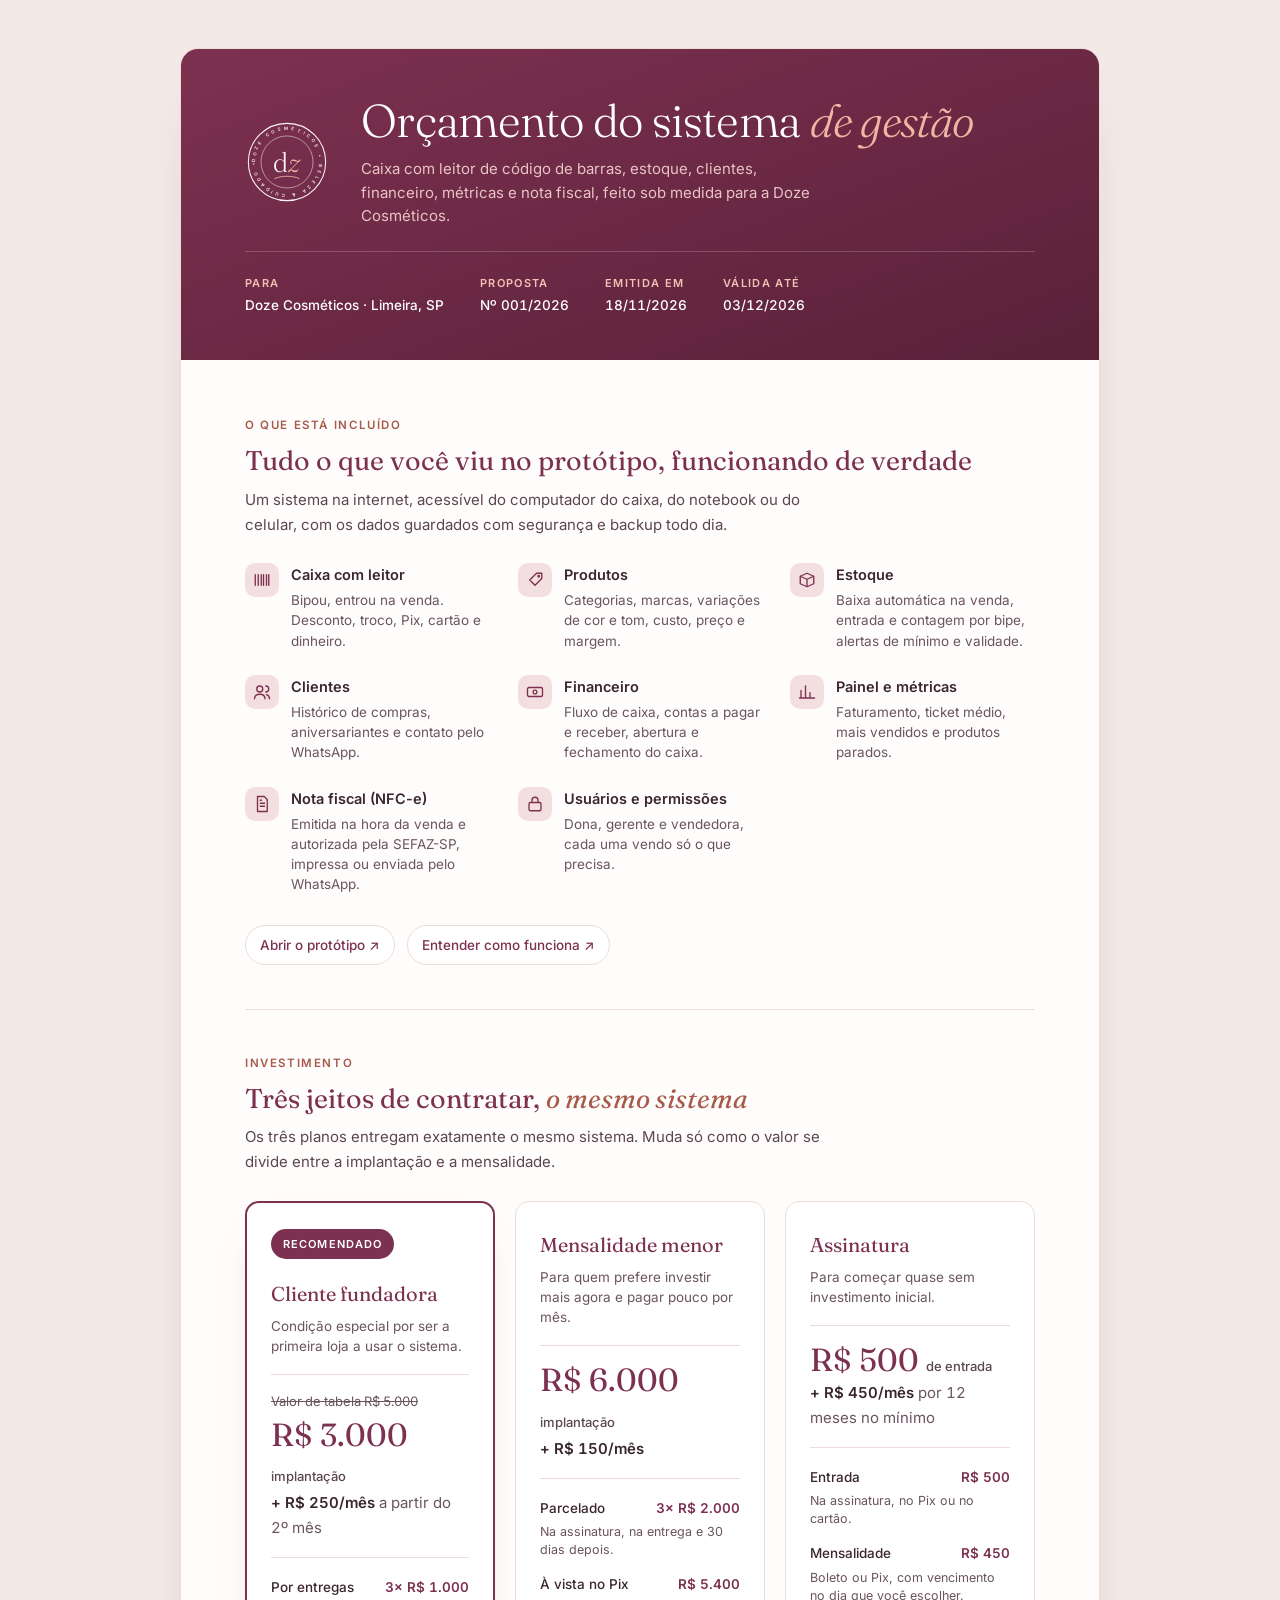
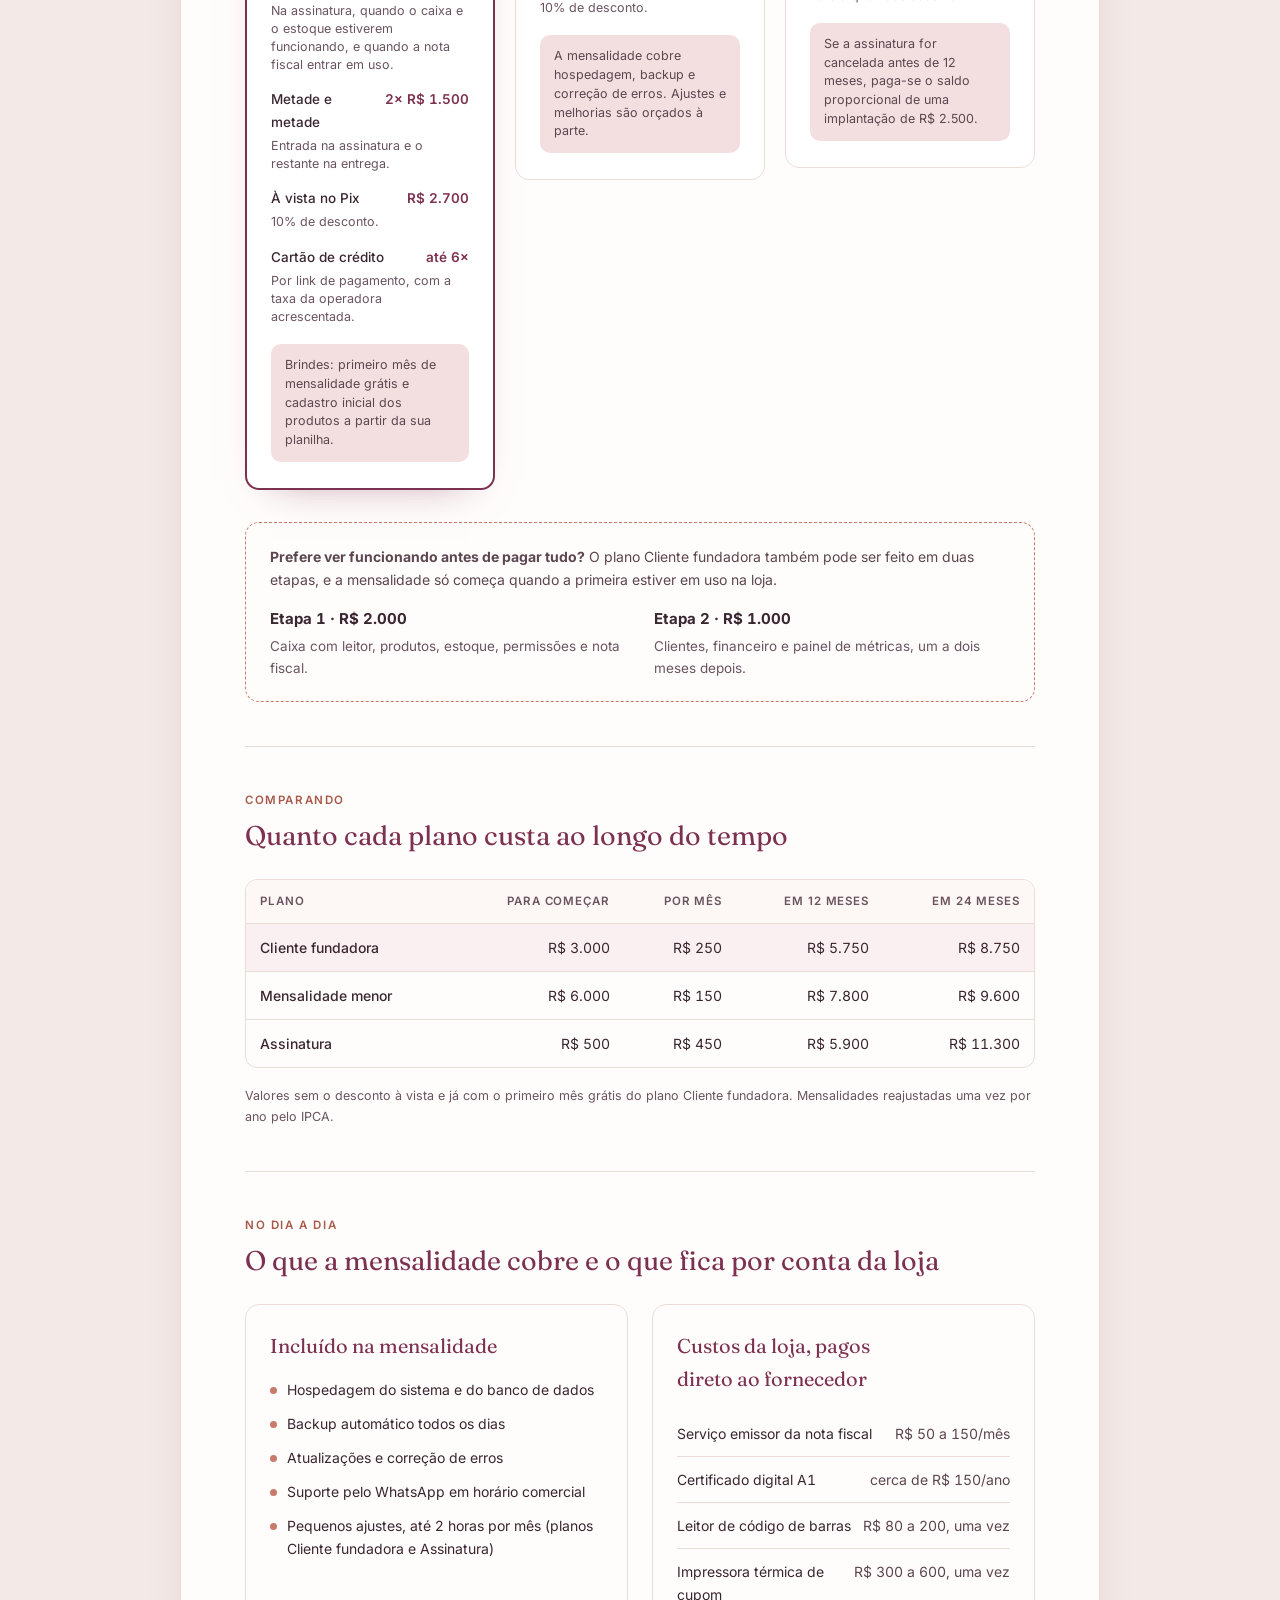
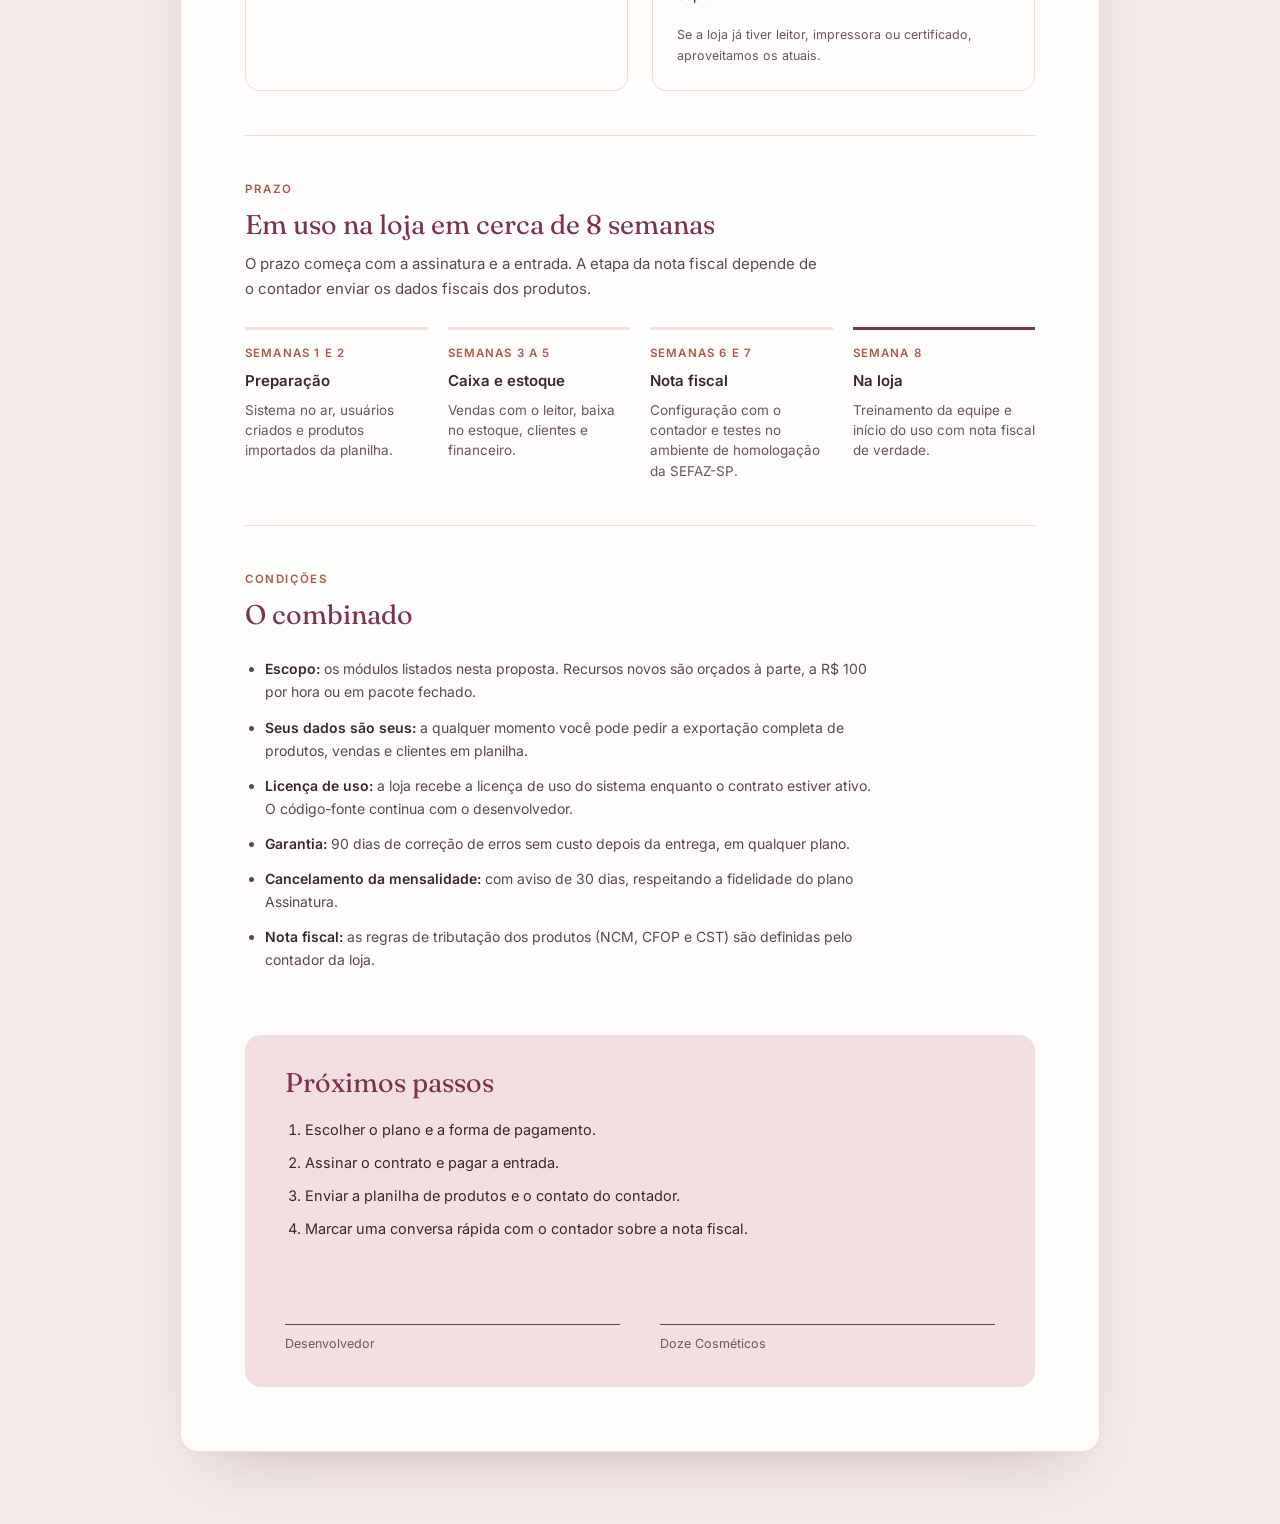
==== orcamento/index.html @ 0edc28ea "Adiciona página de orçamento para a Doze Cosméticos Co-Authored-By: Claude Opus 5.5 <noreply@anthrop" ====
<!doctype html>
<html lang="pt-BR">
<head>
<meta charset="utf-8">
<meta name="viewport" content="width=device-width, initial-scale=1, viewport-fit=cover">
<meta name="robots" content="noindex, nofollow">
<title>Orçamento Doze Cosméticos</title>
<link rel="icon" href="../prototipo/selo.svg" type="image/svg+xml">
<link rel="preconnect" href="https://fonts.googleapis.com">
<link rel="stylesheet" href="https://fonts.googleapis.com/css2?family=Fraunces:ital,opsz,wght@0,9..144,300;0,9..144,400;0,9..144,500;1,9..144,300;1,9..144,400&family=Inter:wght@400;500;600&display=swap">
<style>
/* Layout: papel timbrado da marca, coluna única de leitura, planos lado a lado no desktop */
:root{
  --amora:#7d3150; --amora-900:#5a2139; --terra:#a85a4a; --terra-2:#c97b6b;
  --blush:#f4dfe0; --papel:#fffdfc; --fundo:#f3e9e6; --ink:#3a2630; --ink-2:#5c4650; --muted:#6a5460; --linha:#ecdcd8;
  --display:"Fraunces",Georgia,"Times New Roman",serif;
  --texto:"Inter",system-ui,-apple-system,"Segoe UI",sans-serif;
  color-scheme:light;
}
*{box-sizing:border-box}
body{background:var(--fundo);color:var(--ink);font-family:var(--texto);font-size:15px;line-height:1.6;-webkit-font-smoothing:antialiased;
  padding-left:max(16px,env(safe-area-inset-left,0px));padding-right:max(16px,env(safe-area-inset-right,0px));padding-block:32px 56px}
.folha{max-width:880px;margin:0 auto;background:var(--papel);border:1px solid var(--linha);border-radius:18px;overflow:hidden;box-shadow:0 30px 60px -40px rgba(90,33,57,.35)}
.miolo{padding:0 clamp(20px,5vw,56px) 48px;display:flex;flex-direction:column;gap:44px}
h1,h2,h3{font-family:var(--display);color:var(--amora);margin:0;text-wrap:balance;font-weight:400}
h1{font-weight:300;font-size:clamp(32px,6vw,46px);line-height:1.05;letter-spacing:-.015em}
h1 em,h2 em{font-style:italic;color:var(--terra)}
h2{font-size:clamp(22px,3.4vw,27px);line-height:1.2}
h3{font-size:20px}
p{margin:0}
.rotulo{font-size:11.5px;letter-spacing:.14em;text-transform:uppercase;font-weight:600;color:var(--terra)}
.num{font-variant-numeric:tabular-nums}
a{color:var(--amora);text-underline-offset:3px}
a:focus-visible{outline:2px solid var(--amora);outline-offset:3px;border-radius:4px}

/* Cabeçalho */
.topo{background:linear-gradient(160deg,var(--amora) 0%,var(--amora-900) 100%);color:#fbf5f2;padding:36px clamp(20px,5vw,56px) 40px;display:grid;grid-template-columns:auto 1fr;gap:20px 28px;align-items:center}
.topo svg{width:84px;height:84px;color:#fbf5f2}
.topo h1{color:#fff}
.topo h1 em{color:#f0b6a5}
.topo .sub{color:#e8c4c4;margin-top:8px;max-width:52ch}
.meta{grid-column:1/-1;display:flex;flex-wrap:wrap;gap:10px 28px;border-top:1px solid rgba(251,245,242,.2);padding-top:18px;font-size:13.5px}
.meta div{display:flex;flex-direction:column}
.meta small{font-size:11px;letter-spacing:.12em;text-transform:uppercase;color:#f3c1b3;font-weight:600}
.meta b{font-weight:500;color:#fff}

.secao{display:flex;flex-direction:column;gap:18px}
.secao>header{display:flex;flex-direction:column;gap:6px}
.lead{color:var(--ink-2);max-width:64ch}

/* Módulos */
.modulos{display:grid;grid-template-columns:repeat(auto-fit,minmax(230px,1fr));gap:14px}
.mod{display:flex;gap:12px;align-items:flex-start;min-width:0}
.mod i{width:34px;height:34px;border-radius:10px;background:var(--blush);color:var(--amora);display:grid;place-items:center;flex:none}
.mod b{display:block;font-weight:600;font-size:14.5px}
.mod span{color:var(--muted);font-size:13.5px;line-height:1.5}
.links{display:flex;flex-wrap:wrap;gap:10px}
.link{display:inline-flex;align-items:center;gap:8px;border:1px solid var(--linha);border-radius:99px;padding:8px 14px;font-size:13.5px;font-weight:500;text-decoration:none;background:#fff}
.link:hover{border-color:var(--terra-2)}

/* Planos */
.planos{display:grid;grid-template-columns:repeat(auto-fit,minmax(240px,1fr));gap:16px;align-items:start}
.plano{border:1px solid var(--linha);border-radius:14px;padding:22px;display:flex;flex-direction:column;gap:14px;background:#fff;min-width:0}
.plano.destaque{border:2px solid var(--amora);box-shadow:0 18px 40px -28px rgba(125,49,80,.55);position:relative}
.selo-rec{align-self:flex-start;background:var(--amora);color:#fff;font-size:11px;letter-spacing:.1em;text-transform:uppercase;font-weight:600;padding:6px 12px;border-radius:99px}
.plano .para{color:var(--muted);font-size:13.5px;line-height:1.5}
.preco{display:flex;flex-direction:column;gap:2px;padding:12px 0;border-block:1px solid var(--linha)}
.preco .de{color:var(--muted);font-size:13px;text-decoration:line-through}
.preco .valor{font-family:var(--display);font-size:32px;color:var(--amora);line-height:1.1;font-weight:400}
.preco .valor small{font-family:var(--texto);font-size:13px;color:var(--ink-2);font-weight:500}
.preco .mensal{font-weight:600;color:var(--ink)}
.preco .mensal span{font-weight:400;color:var(--muted)}
.formas{list-style:none;margin:0;padding:0;display:flex;flex-direction:column;gap:9px;font-size:13.5px}
.formas li{display:grid;grid-template-columns:1fr auto;gap:2px 10px;align-items:baseline}
.formas li b{font-weight:500}
.formas li em{font-style:normal;color:var(--muted);grid-column:1/-1;font-size:12.5px;line-height:1.45}
.formas .v{font-weight:600;color:var(--amora);white-space:nowrap}
.extra{font-size:12.5px;color:var(--ink-2);background:var(--blush);border-radius:10px;padding:10px 12px;line-height:1.5}

.etapas{border:1px dashed var(--terra-2);border-radius:14px;padding:18px 20px;display:grid;grid-template-columns:1fr 1fr;gap:14px 24px}
.etapas>p{grid-column:1/-1;color:var(--ink-2);font-size:14px}
.etapa b{display:block}
.etapa span{color:var(--muted);font-size:13.5px}

/* Tabela */
.tabela{overflow-x:auto;border:1px solid var(--linha);border-radius:12px}
table{width:100%;border-collapse:collapse;font-size:14px;min-width:520px}
th,td{padding:12px 14px;text-align:right;border-bottom:1px solid var(--linha)}
th:first-child,td:first-child{text-align:left}
thead th{font-size:11.5px;letter-spacing:.08em;text-transform:uppercase;color:var(--muted);font-weight:600;background:#fdf7f5}
tbody tr:last-child td{border-bottom:0}
tbody tr.destaque td{background:#fbf0f1}
tbody td:first-child{font-weight:500}
.nota{font-size:12.5px;color:var(--muted)}

/* Listas de duas colunas */
.duas{display:grid;grid-template-columns:repeat(auto-fit,minmax(260px,1fr));gap:20px}
.caixa{border:1px solid var(--linha);border-radius:14px;padding:20px;display:flex;flex-direction:column;gap:12px;min-width:0}
.check{list-style:none;margin:0;padding:0;display:flex;flex-direction:column;gap:8px;font-size:14px}
.check li{display:flex;gap:10px;align-items:flex-start}
.check li::before{content:"";flex:none;width:7px;height:7px;border-radius:50%;background:var(--terra-2);margin-top:9px}
.custos{list-style:none;margin:0;padding:0;display:flex;flex-direction:column;font-size:14px}
.custos li{display:flex;justify-content:space-between;gap:12px;padding:9px 0;border-bottom:1px solid var(--linha)}
.custos li:last-child{border-bottom:0}
.custos li span:last-child{color:var(--ink-2);white-space:nowrap}

/* Cronograma */
.crono{list-style:none;margin:0;padding:0;display:grid;grid-template-columns:repeat(auto-fit,minmax(170px,1fr));gap:14px}
.crono li{border-top:3px solid var(--blush);padding-top:14px;display:flex;flex-direction:column;gap:4px}
.crono li:last-child{border-top-color:var(--amora)}
.crono small{font-size:11.5px;letter-spacing:.1em;text-transform:uppercase;font-weight:600;color:var(--terra)}
.crono b{font-weight:600}
.crono span{font-size:13.5px;color:var(--muted);line-height:1.5}

.condicoes{margin:0;padding-left:20px;display:flex;flex-direction:column;gap:8px;color:var(--ink-2);font-size:14px;max-width:70ch}
.condicoes b{color:var(--ink);font-weight:600}

.fecho{background:var(--blush);border-radius:16px;padding:26px clamp(20px,4vw,32px);display:flex;flex-direction:column;gap:14px}
.passos{margin:0;padding-left:20px;display:flex;flex-direction:column;gap:6px;font-size:14.5px}
.assin{display:grid;grid-template-columns:1fr 1fr;gap:28px;margin-top:10px}
.assin div{border-top:1px solid var(--ink-2);padding-top:10px;font-size:12.5px;color:var(--muted)}

@media (max-width:560px){
  .topo{grid-template-columns:1fr}
  .topo svg{width:64px;height:64px}
  .etapas,.assin{grid-template-columns:1fr}
}
@media (prefers-reduced-motion:no-preference){.link{transition:border-color .15s}}

/* Respiro entre blocos */
body{margin:0;line-height:1.65;padding-block:48px 72px}
.folha{max-width:920px}
.topo{padding:48px clamp(22px,6vw,64px) 44px;gap:24px 32px}
.topo .sub{margin-top:12px;line-height:1.55}
.meta{padding-top:22px;gap:14px 36px}
.meta div{gap:2px}
.miolo{padding:56px clamp(22px,6vw,64px) 64px;gap:0}
.miolo>section{padding-block:44px;border-top:1px solid var(--linha)}
.miolo>section:first-child{padding-top:0;border-top:0}
.miolo>.fecho{border-top:0;margin-top:20px;padding-block:32px}
.secao{gap:26px}
.secao>header{gap:10px}
.modulos{gap:24px 28px}
.mod span{display:block;margin-top:3px}
.links{gap:12px;margin-top:4px}
.planos{gap:20px}
.plano{padding:26px 24px;gap:18px}
.plano .para{margin-top:6px}
.preco{padding:16px 0;gap:4px}
.formas{gap:14px}
.formas li em{margin-top:2px}
.extra{padding:12px 14px}
.etapas{padding:22px 24px;gap:16px 28px;margin-top:6px}
.etapa span{display:block;margin-top:3px}
.nota{margin-top:-8px}
.duas{gap:24px}
.caixa{padding:24px;gap:16px}
.check{gap:11px}
.custos li{padding:11px 0}
.crono{gap:20px}
.crono li{gap:6px}
.condicoes{gap:12px}
.fecho{padding:32px clamp(22px,4vw,40px);gap:18px}
.passos{gap:9px}
.assin{margin-top:28px;gap:40px}
.assin div{padding-top:48px;border-top:0;position:relative}
.assin div::before{content:"";position:absolute;left:0;right:0;top:38px;border-top:1px solid var(--ink-2)}
@media (max-width:560px){body{padding-block:16px 40px}.miolo{padding-top:40px}.miolo>section{padding-block:36px}}
</style>
</head>
<body>

<div class="folha">
  <header class="topo">
    <svg viewBox="0 0 200 200" aria-hidden="true">
      <circle cx="100" cy="100" r="92" fill="none" stroke="currentColor" stroke-width="2.5"/>
      <circle cx="100" cy="100" r="62" fill="none" stroke="currentColor" stroke-width="1.2"/>
      <path id="arc" d="M 100 100 m -76 0 a 76 76 0 1 1 152 0 a 76 76 0 1 1 -152 0" fill="none"/>
      <text font-family="Inter, sans-serif" font-weight="600" font-size="10.5" fill="currentColor"><textPath href="#arc" startOffset="0" textLength="474" lengthAdjust="spacing">DOZE COSMÉTICOS • BELEZA &amp; CUIDADO •</textPath></text>
      <text x="100" y="100" text-anchor="middle" dominant-baseline="central" font-family="Fraunces, serif" font-weight="300" font-size="66" fill="currentColor">d<tspan font-style="italic" fill="#f0b6a5">z</tspan></text>
      <path d="M70 140 C 85 132, 115 132, 130 140" fill="none" stroke="#f0b6a5" stroke-width="2"/>
    </svg>
    <div>
      <h1>Orçamento do sistema <em>de gestão</em></h1>
      <p class="sub">Caixa com leitor de código de barras, estoque, clientes, financeiro, métricas e nota fiscal, feito sob medida para a Doze Cosméticos.</p>
    </div>
    <div class="meta">
      <div><small>Para</small><b>Doze Cosméticos · Limeira, SP</b></div>
      <div><small>Proposta</small><b class="num">Nº 001/2026</b></div>
      <div><small>Emitida em</small><b class="num">18/11/2026</b></div>
      <div><small>Válida até</small><b class="num">03/12/2026</b></div>
    </div>
  </header>

  <div class="miolo">

    <section class="secao" aria-labelledby="s-escopo">
      <header>
        <p class="rotulo">O que está incluído</p>
        <h2 id="s-escopo">Tudo o que você viu no protótipo, funcionando de verdade</h2>
        <p class="lead">Um sistema na internet, acessível do computador do caixa, do notebook ou do celular, com os dados guardados com segurança e backup todo dia.</p>
      </header>
      <div class="modulos">
        <div class="mod"><i aria-hidden="true"><svg width="18" height="18" viewBox="0 0 24 24" fill="none" stroke="currentColor" stroke-width="1.8" stroke-linecap="round"><path d="M3 5v14M7 5v14M11 5v14M14 5v14M18 5v14M21 5v14"/></svg></i><div><b>Caixa com leitor</b><span>Bipou, entrou na venda. Desconto, troco, Pix, cartão e dinheiro.</span></div></div>
        <div class="mod"><i aria-hidden="true"><svg width="18" height="18" viewBox="0 0 24 24" fill="none" stroke="currentColor" stroke-width="1.8" stroke-linecap="round" stroke-linejoin="round"><path d="M14 3h7v7l-9 9-7-7z"/><circle cx="17" cy="7" r="1"/></svg></i><div><b>Produtos</b><span>Categorias, marcas, variações de cor e tom, custo, preço e margem.</span></div></div>
        <div class="mod"><i aria-hidden="true"><svg width="18" height="18" viewBox="0 0 24 24" fill="none" stroke="currentColor" stroke-width="1.8" stroke-linejoin="round"><path d="M3 7l9-4 9 4v10l-9 4-9-4z"/><path d="M3 7l9 4 9-4M12 11v10"/></svg></i><div><b>Estoque</b><span>Baixa automática na venda, entrada e contagem por bipe, alertas de mínimo e validade.</span></div></div>
        <div class="mod"><i aria-hidden="true"><svg width="18" height="18" viewBox="0 0 24 24" fill="none" stroke="currentColor" stroke-width="1.8" stroke-linecap="round"><circle cx="9" cy="8" r="4"/><path d="M2 21c0-4 3-6 7-6s7 2 7 6M17 4a4 4 0 010 8M22 21c0-3-1.5-5-4-5.6"/></svg></i><div><b>Clientes</b><span>Histórico de compras, aniversariantes e contato pelo WhatsApp.</span></div></div>
        <div class="mod"><i aria-hidden="true"><svg width="18" height="18" viewBox="0 0 24 24" fill="none" stroke="currentColor" stroke-width="1.8" stroke-linecap="round"><rect x="2" y="6" width="20" height="12" rx="2"/><circle cx="12" cy="12" r="2.5"/></svg></i><div><b>Financeiro</b><span>Fluxo de caixa, contas a pagar e receber, abertura e fechamento do caixa.</span></div></div>
        <div class="mod"><i aria-hidden="true"><svg width="18" height="18" viewBox="0 0 24 24" fill="none" stroke="currentColor" stroke-width="1.8" stroke-linecap="round"><path d="M4 20V10M10 20V4M16 20v-7M22 20H2"/></svg></i><div><b>Painel e métricas</b><span>Faturamento, ticket médio, mais vendidos e produtos parados.</span></div></div>
        <div class="mod"><i aria-hidden="true"><svg width="18" height="18" viewBox="0 0 24 24" fill="none" stroke="currentColor" stroke-width="1.8" stroke-linejoin="round"><path d="M6 2h9l4 4v16H6z"/><path d="M9 11h7M9 15h7M9 7h3"/></svg></i><div><b>Nota fiscal (NFC-e)</b><span>Emitida na hora da venda e autorizada pela SEFAZ-SP, impressa ou enviada pelo WhatsApp.</span></div></div>
        <div class="mod"><i aria-hidden="true"><svg width="18" height="18" viewBox="0 0 24 24" fill="none" stroke="currentColor" stroke-width="1.8" stroke-linejoin="round"><rect x="4" y="10" width="16" height="11" rx="2"/><path d="M8 10V7a4 4 0 018 0v3"/></svg></i><div><b>Usuários e permissões</b><span>Dona, gerente e vendedora, cada uma vendo só o que precisa.</span></div></div>
      </div>
      <div class="links">
        <a class="link" href="https://madalkmin.github.io/doze-cosmeticos/" target="_blank" rel="noopener">Abrir o protótipo ↗</a>
        <a class="link" href="https://madalkmin.github.io/doze-cosmeticos/apresentacao/" target="_blank" rel="noopener">Entender como funciona ↗</a>
      </div>
    </section>

    <section class="secao" aria-labelledby="s-planos">
      <header>
        <p class="rotulo">Investimento</p>
        <h2 id="s-planos">Três jeitos de contratar, <em>o mesmo sistema</em></h2>
        <p class="lead">Os três planos entregam exatamente o mesmo sistema. Muda só como o valor se divide entre a implantação e a mensalidade.</p>
      </header>

      <div class="planos">
        <article class="plano destaque" aria-labelledby="p1">
          <span class="selo-rec">Recomendado</span>
          <div>
            <h3 id="p1">Cliente fundadora</h3>
            <p class="para">Condição especial por ser a primeira loja a usar o sistema.</p>
          </div>
          <div class="preco">
            <span class="de num">Valor de tabela R$ 5.000</span>
            <span class="valor num">R$ 3.000 <small>implantação</small></span>
            <span class="mensal num">+ R$ 250/mês <span>a partir do 2º mês</span></span>
          </div>
          <ul class="formas">
            <li><b>Por entregas</b><span class="v num">3× R$ 1.000</span><em>Na assinatura, quando o caixa e o estoque estiverem funcionando, e quando a nota fiscal entrar em uso.</em></li>
            <li><b>Metade e metade</b><span class="v num">2× R$ 1.500</span><em>Entrada na assinatura e o restante na entrega.</em></li>
            <li><b>À vista no Pix</b><span class="v num">R$ 2.700</span><em>10% de desconto.</em></li>
            <li><b>Cartão de crédito</b><span class="v num">até 6×</span><em>Por link de pagamento, com a taxa da operadora acrescentada.</em></li>
          </ul>
          <p class="extra">Brindes: primeiro mês de mensalidade grátis e cadastro inicial dos produtos a partir da sua planilha.</p>
        </article>

        <article class="plano" aria-labelledby="p2">
          <div>
            <h3 id="p2">Mensalidade menor</h3>
            <p class="para">Para quem prefere investir mais agora e pagar pouco por mês.</p>
          </div>
          <div class="preco">
            <span class="valor num">R$ 6.000 <small>implantação</small></span>
            <span class="mensal num">+ R$ 150/mês</span>
          </div>
          <ul class="formas">
            <li><b>Parcelado</b><span class="v num">3× R$ 2.000</span><em>Na assinatura, na entrega e 30 dias depois.</em></li>
            <li><b>À vista no Pix</b><span class="v num">R$ 5.400</span><em>10% de desconto.</em></li>
          </ul>
          <p class="extra">A mensalidade cobre hospedagem, backup e correção de erros. Ajustes e melhorias são orçados à parte.</p>
        </article>

        <article class="plano" aria-labelledby="p3">
          <div>
            <h3 id="p3">Assinatura</h3>
            <p class="para">Para começar quase sem investimento inicial.</p>
          </div>
          <div class="preco">
            <span class="valor num">R$ 500 <small>de entrada</small></span>
            <span class="mensal num">+ R$ 450/mês <span>por 12 meses no mínimo</span></span>
          </div>
          <ul class="formas">
            <li><b>Entrada</b><span class="v num">R$ 500</span><em>Na assinatura, no Pix ou no cartão.</em></li>
            <li><b>Mensalidade</b><span class="v num">R$ 450</span><em>Boleto ou Pix, com vencimento no dia que você escolher.</em></li>
          </ul>
          <p class="extra">Se a assinatura for cancelada antes de 12 meses, paga-se o saldo proporcional de uma implantação de R$ 2.500.</p>
        </article>
      </div>

      <div class="etapas">
        <p><b>Prefere ver funcionando antes de pagar tudo?</b> O plano Cliente fundadora também pode ser feito em duas etapas, e a mensalidade só começa quando a primeira estiver em uso na loja.</p>
        <div class="etapa"><b class="num">Etapa 1 · R$ 2.000</b><span>Caixa com leitor, produtos, estoque, permissões e nota fiscal.</span></div>
        <div class="etapa"><b class="num">Etapa 2 · R$ 1.000</b><span>Clientes, financeiro e painel de métricas, um a dois meses depois.</span></div>
      </div>
    </section>

    <section class="secao" aria-labelledby="s-comp">
      <header>
        <p class="rotulo">Comparando</p>
        <h2 id="s-comp">Quanto cada plano custa ao longo do tempo</h2>
      </header>
      <div class="tabela">
        <table>
          <thead><tr><th scope="col">Plano</th><th scope="col">Para começar</th><th scope="col">Por mês</th><th scope="col">Em 12 meses</th><th scope="col">Em 24 meses</th></tr></thead>
          <tbody class="num">
            <tr class="destaque"><td>Cliente fundadora</td><td>R$ 3.000</td><td>R$ 250</td><td>R$ 5.750</td><td>R$ 8.750</td></tr>
            <tr><td>Mensalidade menor</td><td>R$ 6.000</td><td>R$ 150</td><td>R$ 7.800</td><td>R$ 9.600</td></tr>
            <tr><td>Assinatura</td><td>R$ 500</td><td>R$ 450</td><td>R$ 5.900</td><td>R$ 11.300</td></tr>
          </tbody>
        </table>
      </div>
      <p class="nota">Valores sem o desconto à vista e já com o primeiro mês grátis do plano Cliente fundadora. Mensalidades reajustadas uma vez por ano pelo IPCA.</p>
    </section>

    <section class="secao" aria-labelledby="s-mensal">
      <header>
        <p class="rotulo">No dia a dia</p>
        <h2 id="s-mensal">O que a mensalidade cobre e o que fica por conta da loja</h2>
      </header>
      <div class="duas">
        <div class="caixa">
          <h3>Incluído na mensalidade</h3>
          <ul class="check">
            <li>Hospedagem do sistema e do banco de dados</li>
            <li>Backup automático todos os dias</li>
            <li>Atualizações e correção de erros</li>
            <li>Suporte pelo WhatsApp em horário comercial</li>
            <li>Pequenos ajustes, até 2 horas por mês (planos Cliente fundadora e Assinatura)</li>
          </ul>
        </div>
        <div class="caixa">
          <h3>Custos da loja, pagos direto ao fornecedor</h3>
          <ul class="custos num">
            <li><span>Serviço emissor da nota fiscal</span><span>R$ 50 a 150/mês</span></li>
            <li><span>Certificado digital A1</span><span>cerca de R$ 150/ano</span></li>
            <li><span>Leitor de código de barras</span><span>R$ 80 a 200, uma vez</span></li>
            <li><span>Impressora térmica de cupom</span><span>R$ 300 a 600, uma vez</span></li>
          </ul>
          <p class="nota">Se a loja já tiver leitor, impressora ou certificado, aproveitamos os atuais.</p>
        </div>
      </div>
    </section>

    <section class="secao" aria-labelledby="s-prazo">
      <header>
        <p class="rotulo">Prazo</p>
        <h2 id="s-prazo">Em uso na loja em cerca de 8 semanas</h2>
        <p class="lead">O prazo começa com a assinatura e a entrada. A etapa da nota fiscal depende de o contador enviar os dados fiscais dos produtos.</p>
      </header>
      <ol class="crono">
        <li><small>Semanas 1 e 2</small><b>Preparação</b><span>Sistema no ar, usuários criados e produtos importados da planilha.</span></li>
        <li><small>Semanas 3 a 5</small><b>Caixa e estoque</b><span>Vendas com o leitor, baixa no estoque, clientes e financeiro.</span></li>
        <li><small>Semanas 6 e 7</small><b>Nota fiscal</b><span>Configuração com o contador e testes no ambiente de homologação da SEFAZ-SP.</span></li>
        <li><small>Semana 8</small><b>Na loja</b><span>Treinamento da equipe e início do uso com nota fiscal de verdade.</span></li>
      </ol>
    </section>

    <section class="secao" aria-labelledby="s-cond">
      <header>
        <p class="rotulo">Condições</p>
        <h2 id="s-cond">O combinado</h2>
      </header>
      <ul class="condicoes">
        <li><b>Escopo:</b> os módulos listados nesta proposta. Recursos novos são orçados à parte, a R$ 100 por hora ou em pacote fechado.</li>
        <li><b>Seus dados são seus:</b> a qualquer momento você pode pedir a exportação completa de produtos, vendas e clientes em planilha.</li>
        <li><b>Licença de uso:</b> a loja recebe a licença de uso do sistema enquanto o contrato estiver ativo. O código-fonte continua com o desenvolvedor.</li>
        <li><b>Garantia:</b> 90 dias de correção de erros sem custo depois da entrega, em qualquer plano.</li>
        <li><b>Cancelamento da mensalidade:</b> com aviso de 30 dias, respeitando a fidelidade do plano Assinatura.</li>
        <li><b>Nota fiscal:</b> as regras de tributação dos produtos (NCM, CFOP e CST) são definidas pelo contador da loja.</li>
      </ul>
    </section>

    <section class="fecho" aria-labelledby="s-prox">
      <h2 id="s-prox">Próximos passos</h2>
      <ol class="passos">
        <li>Escolher o plano e a forma de pagamento.</li>
        <li>Assinar o contrato e pagar a entrada.</li>
        <li>Enviar a planilha de produtos e o contato do contador.</li>
        <li>Marcar uma conversa rápida com o contador sobre a nota fiscal.</li>
      </ol>
      <div class="assin">
        <div>Desenvolvedor</div>
        <div>Doze Cosméticos</div>
      </div>
    </section>

  </div>
</div>
</body>
</html>
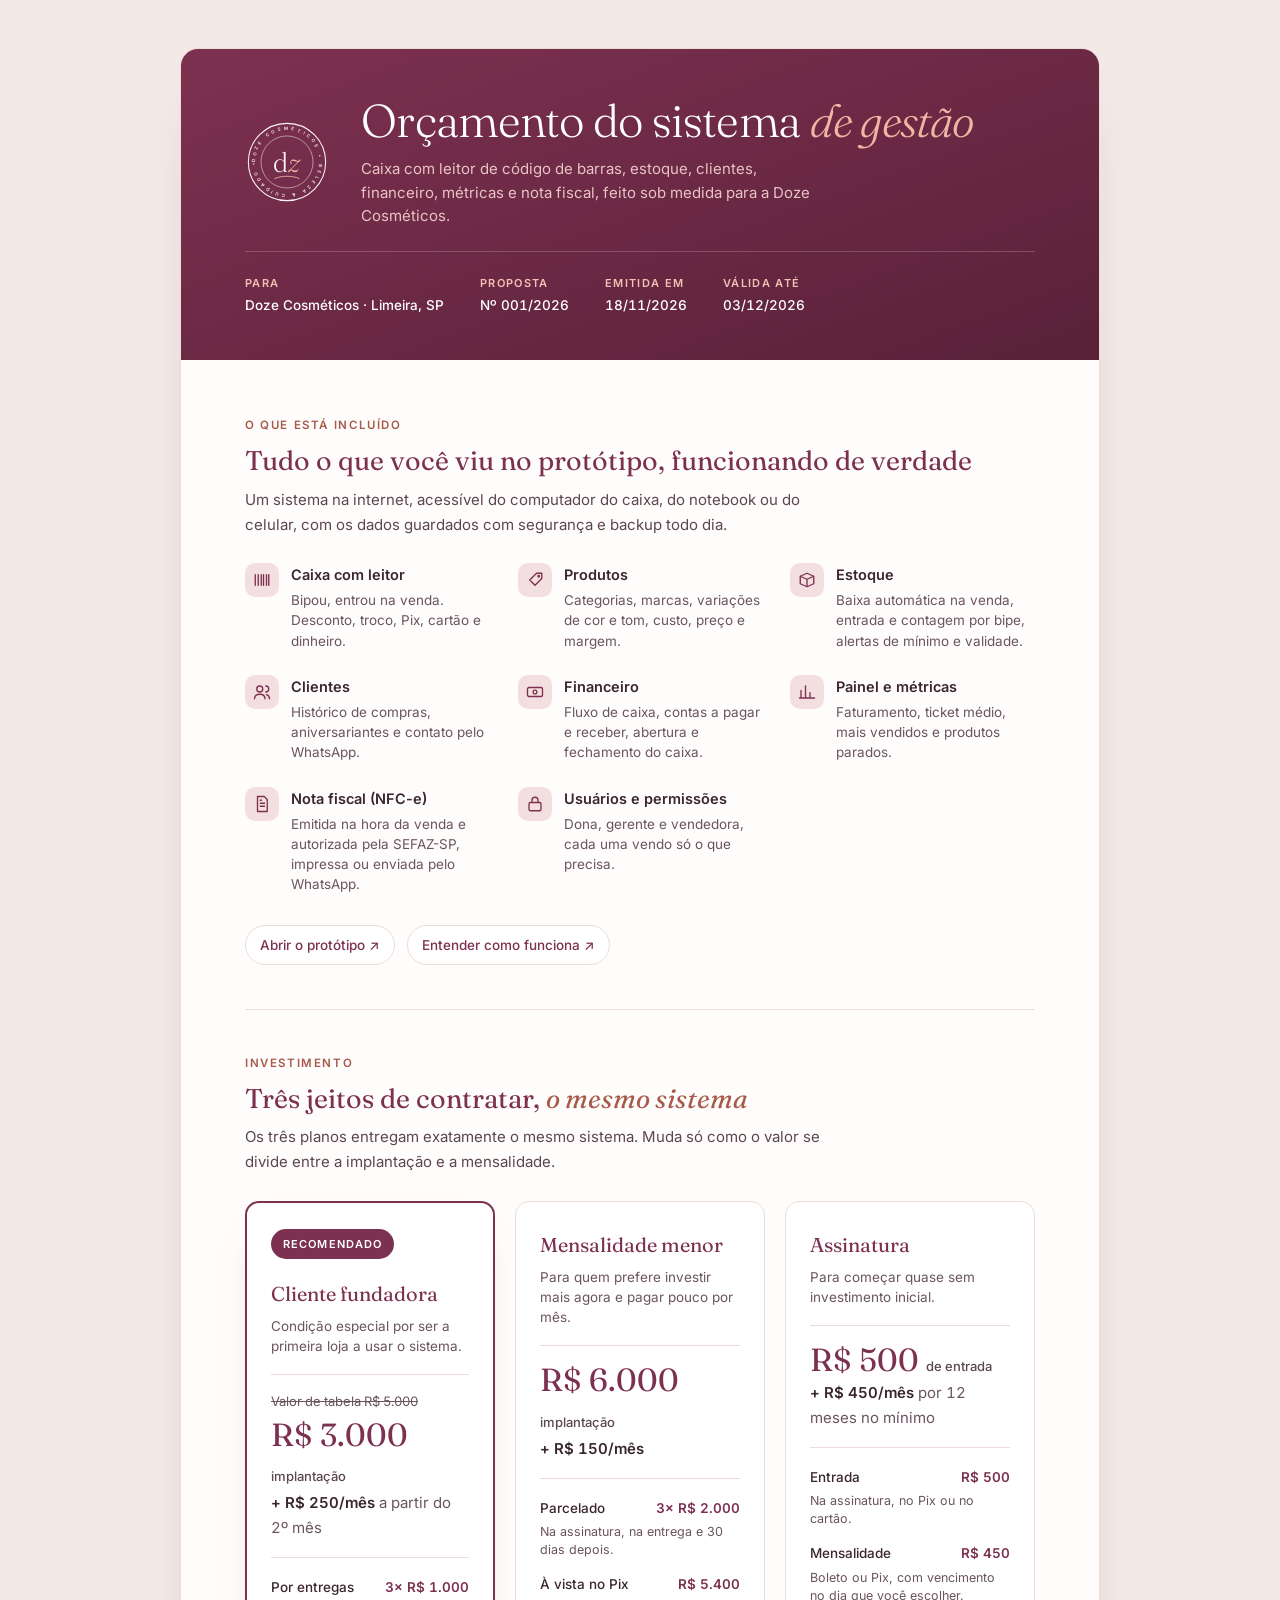
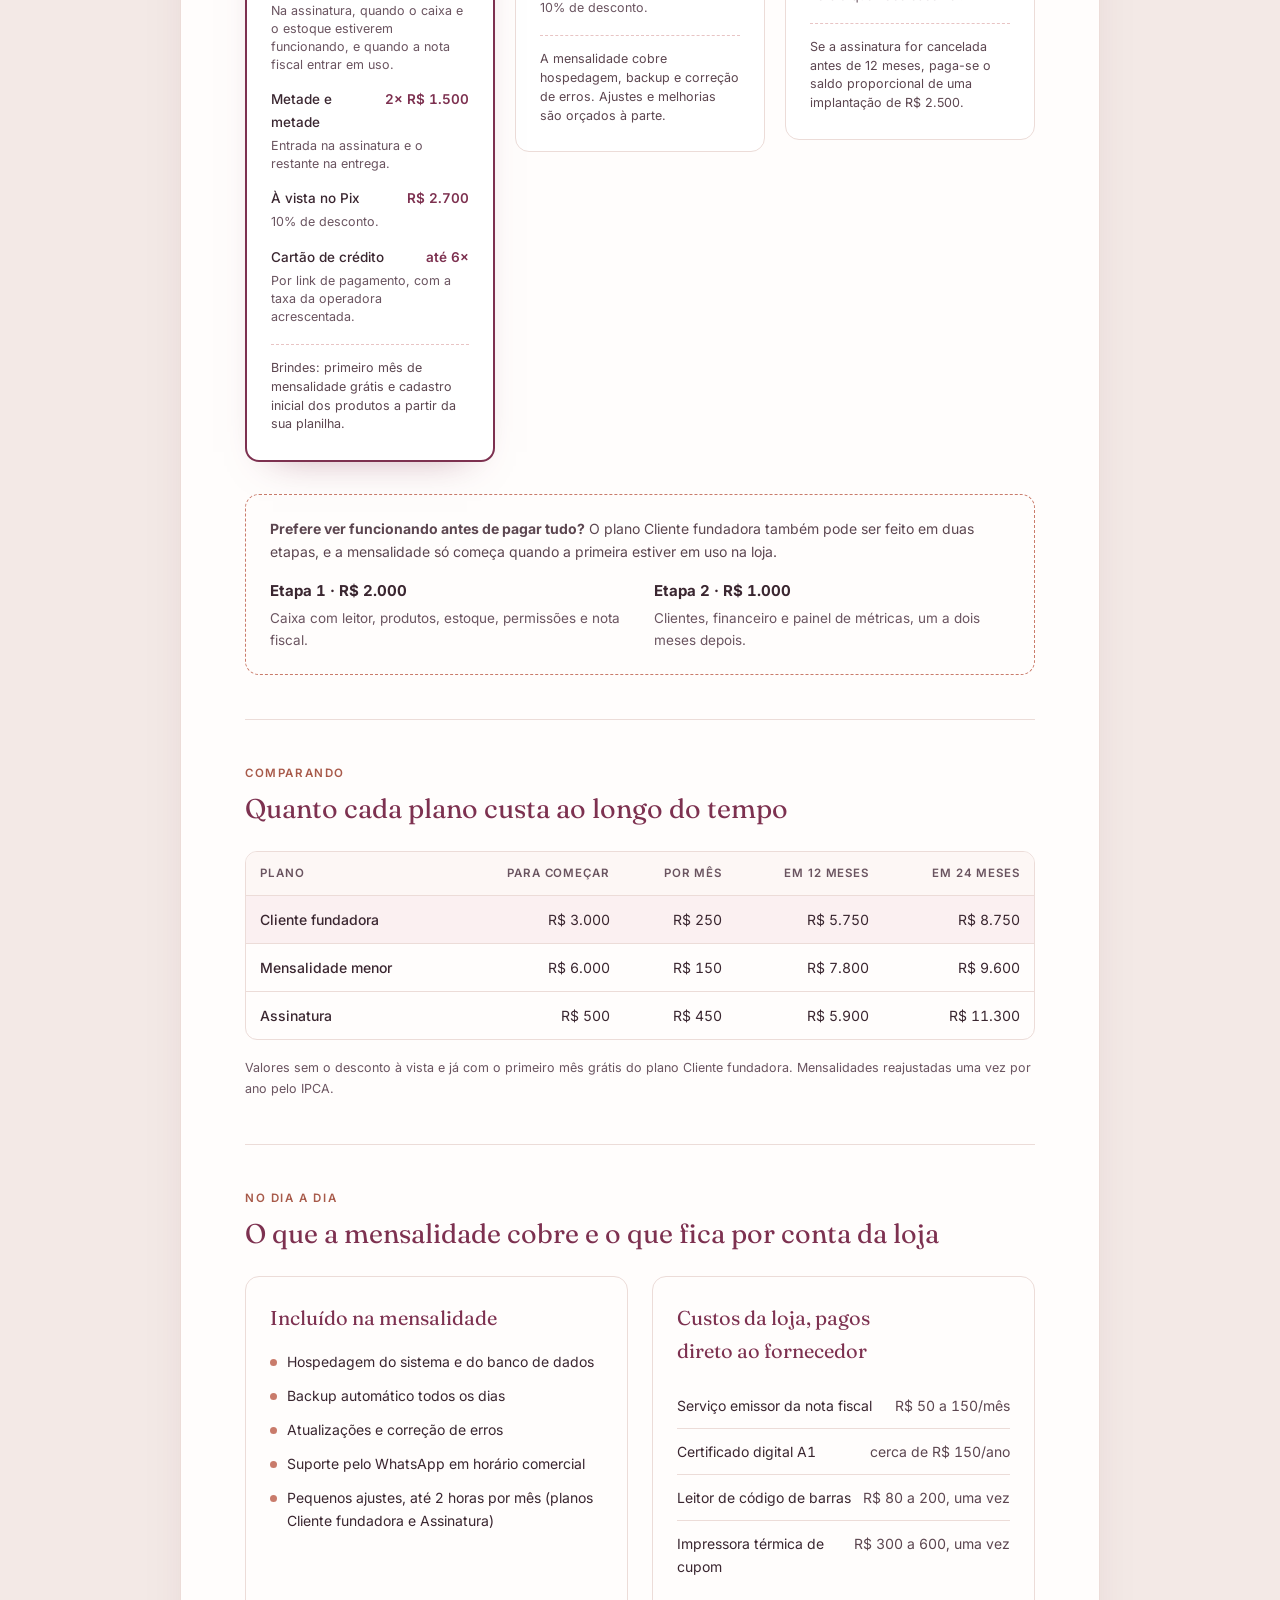
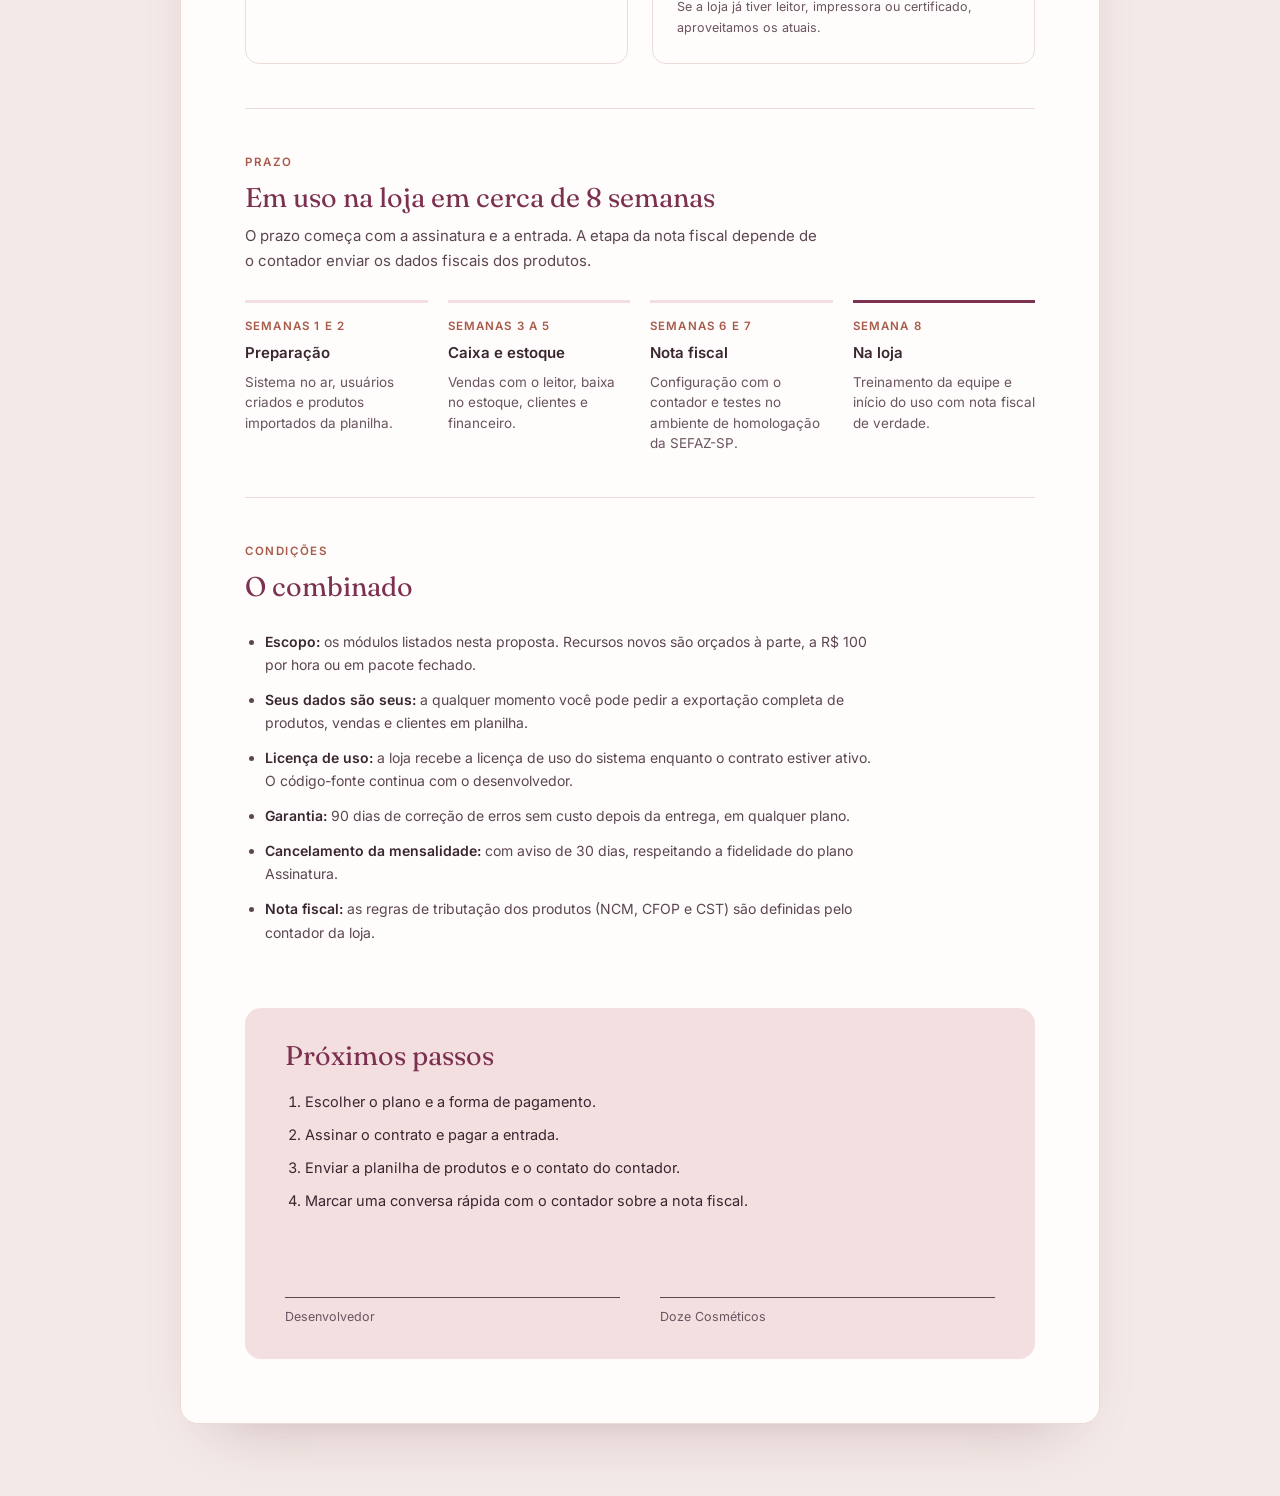
==== commit 2f6b6878: "Orçamento: tira a caixa colorida de dentro dos planos Co-Authored-By: Claude Opus 5.5 <noreply@anthr" ====
--- a/orcamento/index.html
+++ b/orcamento/index.html
@@ -149,7 +149,7 @@
 .preco{padding:16px 0;gap:4px}
 .formas{gap:14px}
 .formas li em{margin-top:2px}
-.extra{padding:12px 14px}
+.extra{background:none;border-radius:0;padding:14px 0 0;border-top:1px dashed var(--rosa,#e8c4c4)}
 .etapas{padding:22px 24px;gap:16px 28px;margin-top:6px}
 .etapa span{display:block;margin-top:3px}
 .nota{margin-top:-8px}
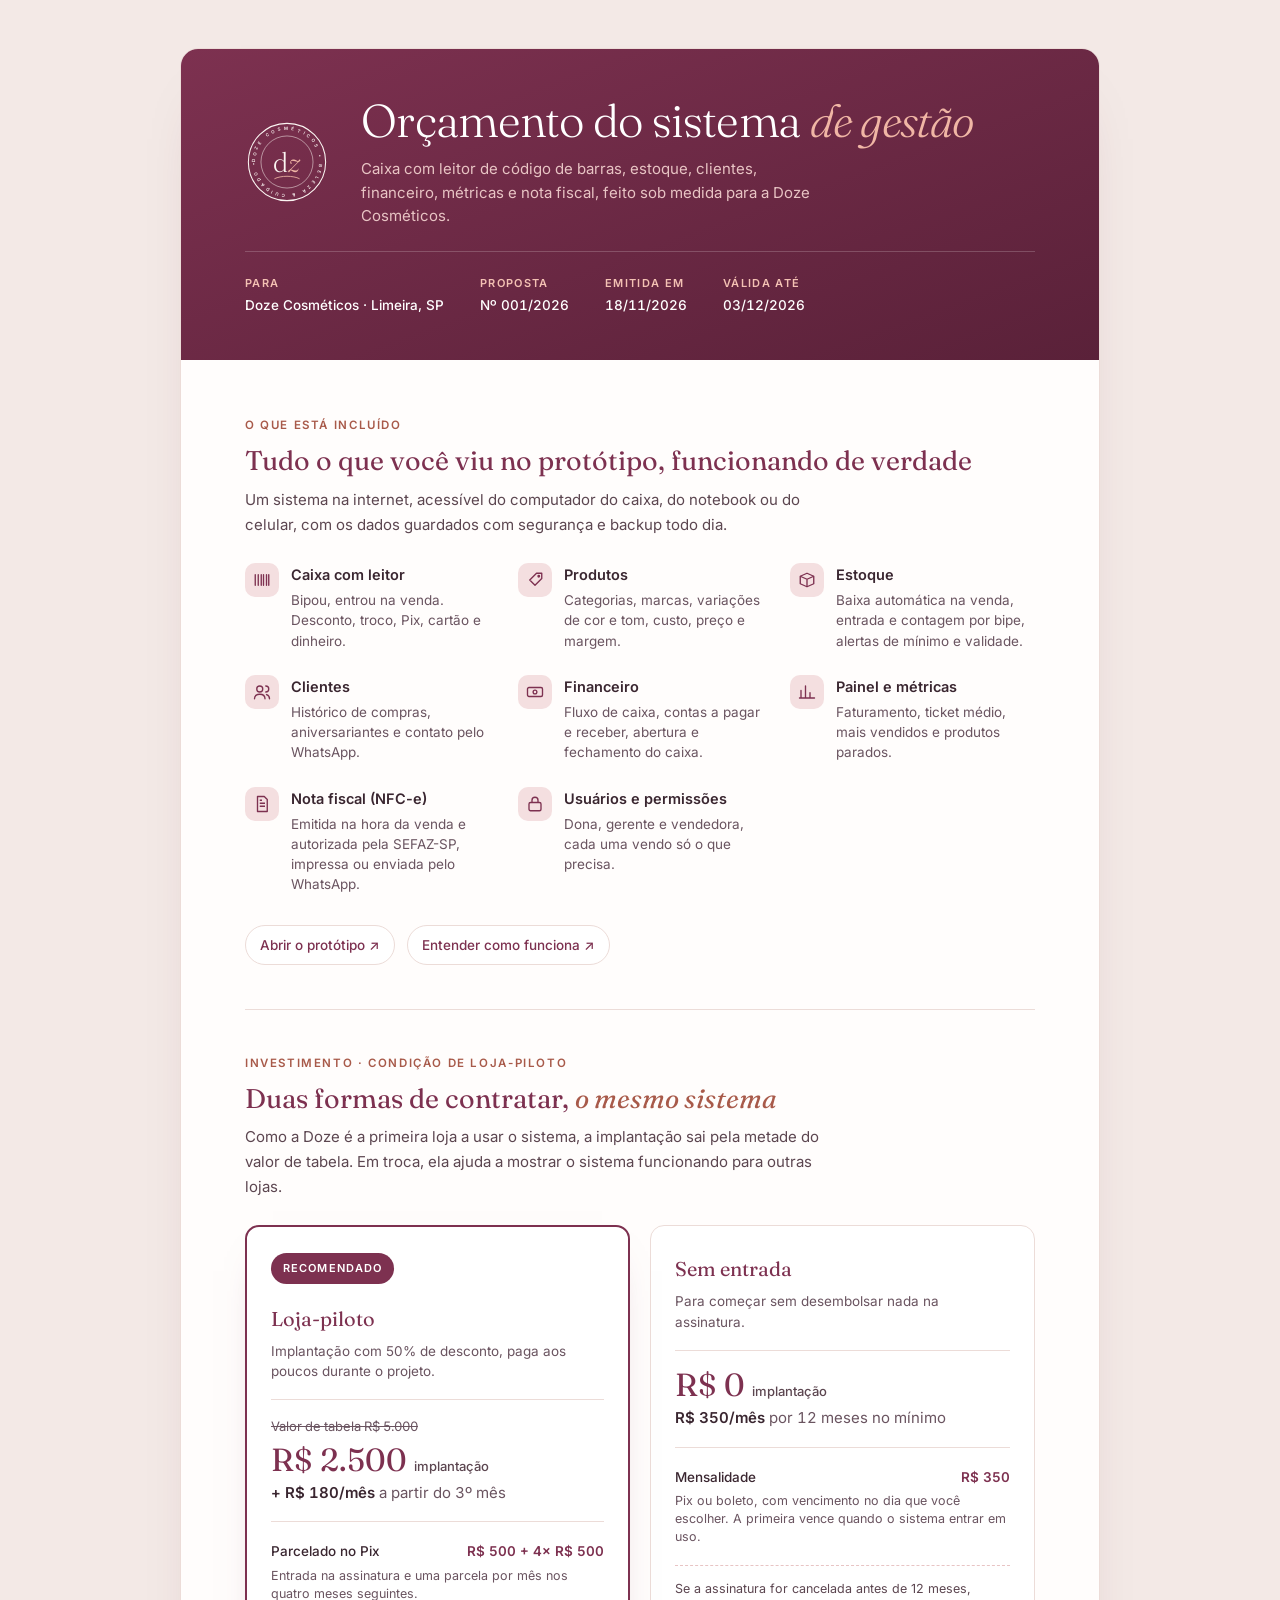
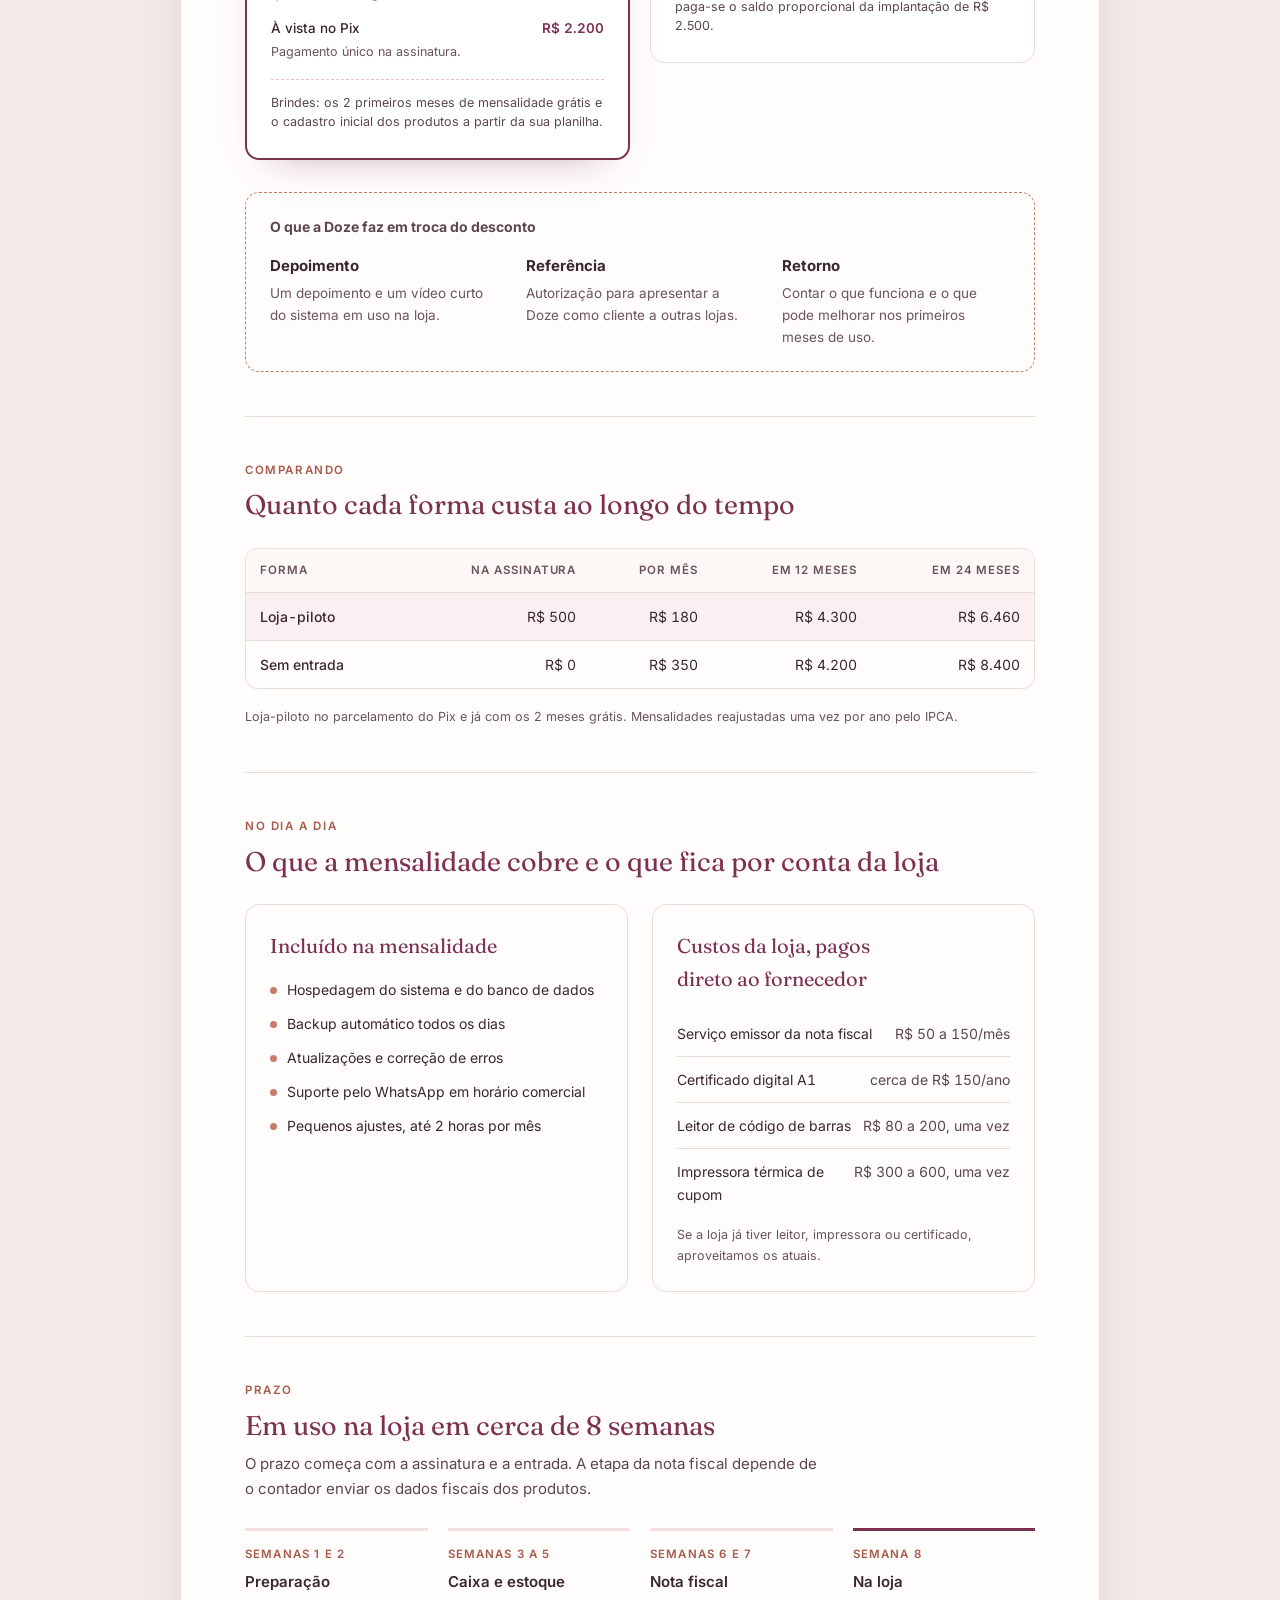
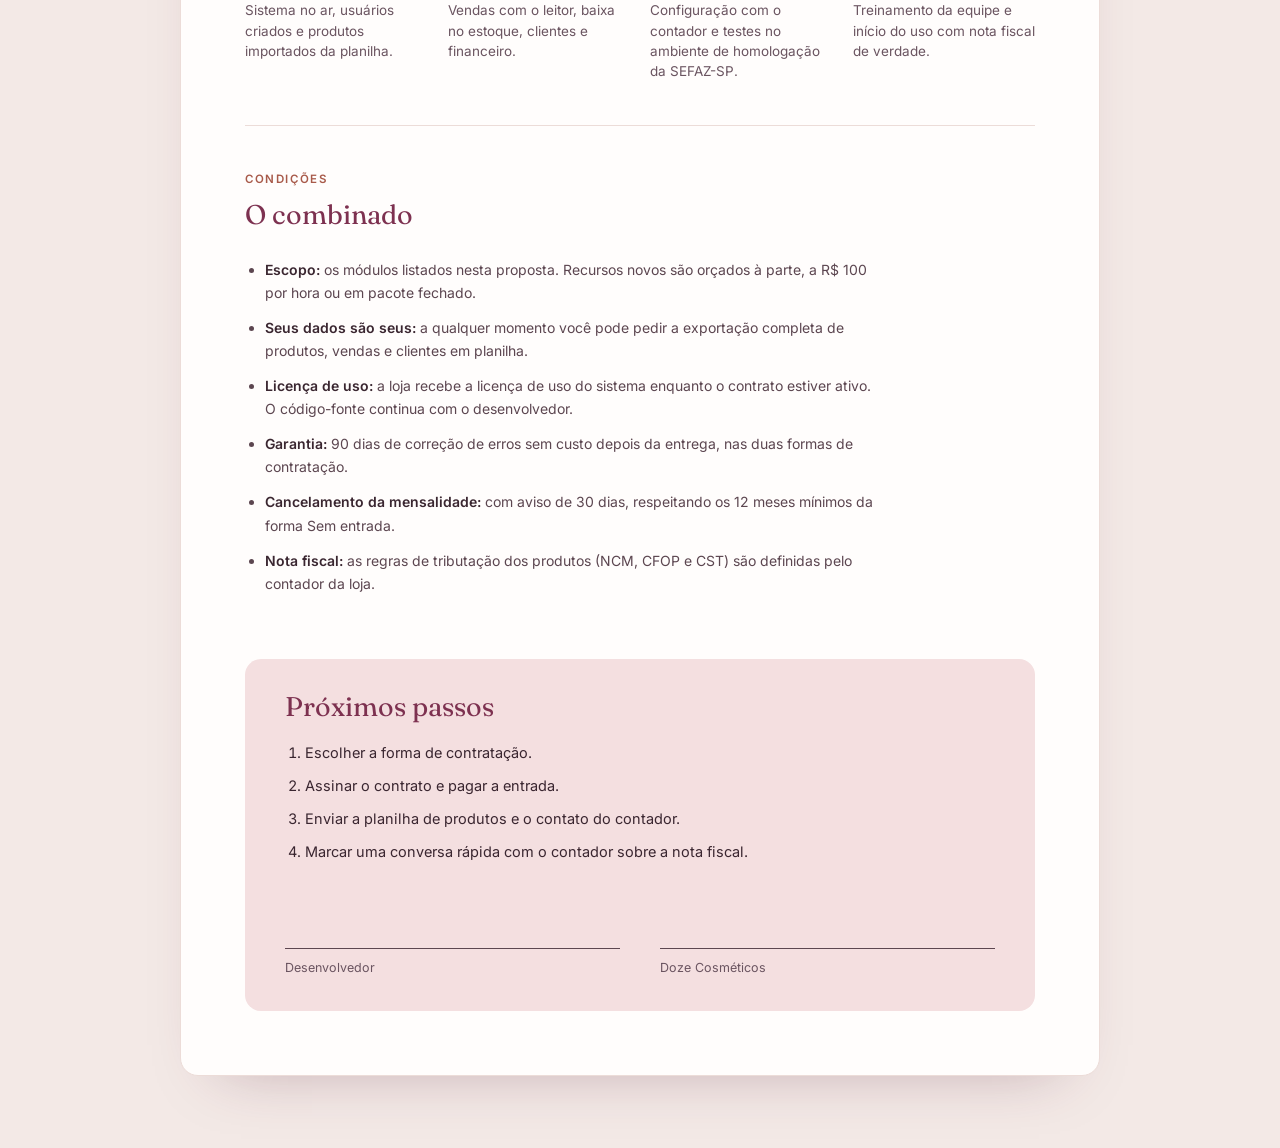
==== commit 05eef701: "Orçamento: valores de loja-piloto Co-Authored-By: Claude Opus 5.5 <noreply@anthropic.com>" ====
--- a/orcamento/index.html
+++ b/orcamento/index.html
@@ -218,88 +218,69 @@
 
     <section class="secao" aria-labelledby="s-planos">
       <header>
-        <p class="rotulo">Investimento</p>
-        <h2 id="s-planos">Três jeitos de contratar, <em>o mesmo sistema</em></h2>
-        <p class="lead">Os três planos entregam exatamente o mesmo sistema. Muda só como o valor se divide entre a implantação e a mensalidade.</p>
+        <p class="rotulo">Investimento · condição de loja-piloto</p>
+        <h2 id="s-planos">Duas formas de contratar, <em>o mesmo sistema</em></h2>
+        <p class="lead">Como a Doze é a primeira loja a usar o sistema, a implantação sai pela metade do valor de tabela. Em troca, ela ajuda a mostrar o sistema funcionando para outras lojas.</p>
       </header>
 
       <div class="planos">
         <article class="plano destaque" aria-labelledby="p1">
           <span class="selo-rec">Recomendado</span>
           <div>
-            <h3 id="p1">Cliente fundadora</h3>
-            <p class="para">Condição especial por ser a primeira loja a usar o sistema.</p>
+            <h3 id="p1">Loja-piloto</h3>
+            <p class="para">Implantação com 50% de desconto, paga aos poucos durante o projeto.</p>
           </div>
           <div class="preco">
             <span class="de num">Valor de tabela R$ 5.000</span>
-            <span class="valor num">R$ 3.000 <small>implantação</small></span>
-            <span class="mensal num">+ R$ 250/mês <span>a partir do 2º mês</span></span>
+            <span class="valor num">R$ 2.500 <small>implantação</small></span>
+            <span class="mensal num">+ R$ 180/mês <span>a partir do 3º mês</span></span>
           </div>
           <ul class="formas">
-            <li><b>Por entregas</b><span class="v num">3× R$ 1.000</span><em>Na assinatura, quando o caixa e o estoque estiverem funcionando, e quando a nota fiscal entrar em uso.</em></li>
-            <li><b>Metade e metade</b><span class="v num">2× R$ 1.500</span><em>Entrada na assinatura e o restante na entrega.</em></li>
-            <li><b>À vista no Pix</b><span class="v num">R$ 2.700</span><em>10% de desconto.</em></li>
-            <li><b>Cartão de crédito</b><span class="v num">até 6×</span><em>Por link de pagamento, com a taxa da operadora acrescentada.</em></li>
+            <li><b>Parcelado no Pix</b><span class="v num">R$ 500 + 4× R$ 500</span><em>Entrada na assinatura e uma parcela por mês nos quatro meses seguintes.</em></li>
+            <li><b>À vista no Pix</b><span class="v num">R$ 2.200</span><em>Pagamento único na assinatura.</em></li>
           </ul>
-          <p class="extra">Brindes: primeiro mês de mensalidade grátis e cadastro inicial dos produtos a partir da sua planilha.</p>
+          <p class="extra">Brindes: os 2 primeiros meses de mensalidade grátis e o cadastro inicial dos produtos a partir da sua planilha.</p>
         </article>
 
         <article class="plano" aria-labelledby="p2">
           <div>
-            <h3 id="p2">Mensalidade menor</h3>
-            <p class="para">Para quem prefere investir mais agora e pagar pouco por mês.</p>
+            <h3 id="p2">Sem entrada</h3>
+            <p class="para">Para começar sem desembolsar nada na assinatura.</p>
           </div>
           <div class="preco">
-            <span class="valor num">R$ 6.000 <small>implantação</small></span>
-            <span class="mensal num">+ R$ 150/mês</span>
+            <span class="valor num">R$ 0 <small>implantação</small></span>
+            <span class="mensal num">R$ 350/mês <span>por 12 meses no mínimo</span></span>
           </div>
           <ul class="formas">
-            <li><b>Parcelado</b><span class="v num">3× R$ 2.000</span><em>Na assinatura, na entrega e 30 dias depois.</em></li>
-            <li><b>À vista no Pix</b><span class="v num">R$ 5.400</span><em>10% de desconto.</em></li>
+            <li><b>Mensalidade</b><span class="v num">R$ 350</span><em>Pix ou boleto, com vencimento no dia que você escolher. A primeira vence quando o sistema entrar em uso.</em></li>
           </ul>
-          <p class="extra">A mensalidade cobre hospedagem, backup e correção de erros. Ajustes e melhorias são orçados à parte.</p>
+          <p class="extra">Se a assinatura for cancelada antes de 12 meses, paga-se o saldo proporcional da implantação de R$ 2.500.</p>
         </article>
-
-        <article class="plano" aria-labelledby="p3">
-          <div>
-            <h3 id="p3">Assinatura</h3>
-            <p class="para">Para começar quase sem investimento inicial.</p>
-          </div>
-          <div class="preco">
-            <span class="valor num">R$ 500 <small>de entrada</small></span>
-            <span class="mensal num">+ R$ 450/mês <span>por 12 meses no mínimo</span></span>
-          </div>
-          <ul class="formas">
-            <li><b>Entrada</b><span class="v num">R$ 500</span><em>Na assinatura, no Pix ou no cartão.</em></li>
-            <li><b>Mensalidade</b><span class="v num">R$ 450</span><em>Boleto ou Pix, com vencimento no dia que você escolher.</em></li>
-          </ul>
-          <p class="extra">Se a assinatura for cancelada antes de 12 meses, paga-se o saldo proporcional de uma implantação de R$ 2.500.</p>
-        </article>
-      </div>
-
-      <div class="etapas">
-        <p><b>Prefere ver funcionando antes de pagar tudo?</b> O plano Cliente fundadora também pode ser feito em duas etapas, e a mensalidade só começa quando a primeira estiver em uso na loja.</p>
-        <div class="etapa"><b class="num">Etapa 1 · R$ 2.000</b><span>Caixa com leitor, produtos, estoque, permissões e nota fiscal.</span></div>
-        <div class="etapa"><b class="num">Etapa 2 · R$ 1.000</b><span>Clientes, financeiro e painel de métricas, um a dois meses depois.</span></div>
+      </div>
+
+      <div class="etapas" style="grid-template-columns:repeat(auto-fit,minmax(200px,1fr))">
+        <p><b>O que a Doze faz em troca do desconto</b></p>
+        <div class="etapa"><b>Depoimento</b><span>Um depoimento e um vídeo curto do sistema em uso na loja.</span></div>
+        <div class="etapa"><b>Referência</b><span>Autorização para apresentar a Doze como cliente a outras lojas.</span></div>
+        <div class="etapa"><b>Retorno</b><span>Contar o que funciona e o que pode melhorar nos primeiros meses de uso.</span></div>
       </div>
     </section>
 
     <section class="secao" aria-labelledby="s-comp">
       <header>
         <p class="rotulo">Comparando</p>
-        <h2 id="s-comp">Quanto cada plano custa ao longo do tempo</h2>
+        <h2 id="s-comp">Quanto cada forma custa ao longo do tempo</h2>
       </header>
       <div class="tabela">
         <table>
-          <thead><tr><th scope="col">Plano</th><th scope="col">Para começar</th><th scope="col">Por mês</th><th scope="col">Em 12 meses</th><th scope="col">Em 24 meses</th></tr></thead>
+          <thead><tr><th scope="col">Forma</th><th scope="col">Na assinatura</th><th scope="col">Por mês</th><th scope="col">Em 12 meses</th><th scope="col">Em 24 meses</th></tr></thead>
           <tbody class="num">
-            <tr class="destaque"><td>Cliente fundadora</td><td>R$ 3.000</td><td>R$ 250</td><td>R$ 5.750</td><td>R$ 8.750</td></tr>
-            <tr><td>Mensalidade menor</td><td>R$ 6.000</td><td>R$ 150</td><td>R$ 7.800</td><td>R$ 9.600</td></tr>
-            <tr><td>Assinatura</td><td>R$ 500</td><td>R$ 450</td><td>R$ 5.900</td><td>R$ 11.300</td></tr>
+            <tr class="destaque"><td>Loja-piloto</td><td>R$ 500</td><td>R$ 180</td><td>R$ 4.300</td><td>R$ 6.460</td></tr>
+            <tr><td>Sem entrada</td><td>R$ 0</td><td>R$ 350</td><td>R$ 4.200</td><td>R$ 8.400</td></tr>
           </tbody>
         </table>
       </div>
-      <p class="nota">Valores sem o desconto à vista e já com o primeiro mês grátis do plano Cliente fundadora. Mensalidades reajustadas uma vez por ano pelo IPCA.</p>
+      <p class="nota">Loja-piloto no parcelamento do Pix e já com os 2 meses grátis. Mensalidades reajustadas uma vez por ano pelo IPCA.</p>
     </section>
 
     <section class="secao" aria-labelledby="s-mensal">
@@ -315,7 +296,7 @@
             <li>Backup automático todos os dias</li>
             <li>Atualizações e correção de erros</li>
             <li>Suporte pelo WhatsApp em horário comercial</li>
-            <li>Pequenos ajustes, até 2 horas por mês (planos Cliente fundadora e Assinatura)</li>
+            <li>Pequenos ajustes, até 2 horas por mês</li>
           </ul>
         </div>
         <div class="caixa">
@@ -354,8 +335,8 @@
         <li><b>Escopo:</b> os módulos listados nesta proposta. Recursos novos são orçados à parte, a R$ 100 por hora ou em pacote fechado.</li>
         <li><b>Seus dados são seus:</b> a qualquer momento você pode pedir a exportação completa de produtos, vendas e clientes em planilha.</li>
         <li><b>Licença de uso:</b> a loja recebe a licença de uso do sistema enquanto o contrato estiver ativo. O código-fonte continua com o desenvolvedor.</li>
-        <li><b>Garantia:</b> 90 dias de correção de erros sem custo depois da entrega, em qualquer plano.</li>
-        <li><b>Cancelamento da mensalidade:</b> com aviso de 30 dias, respeitando a fidelidade do plano Assinatura.</li>
+        <li><b>Garantia:</b> 90 dias de correção de erros sem custo depois da entrega, nas duas formas de contratação.</li>
+        <li><b>Cancelamento da mensalidade:</b> com aviso de 30 dias, respeitando os 12 meses mínimos da forma Sem entrada.</li>
         <li><b>Nota fiscal:</b> as regras de tributação dos produtos (NCM, CFOP e CST) são definidas pelo contador da loja.</li>
       </ul>
     </section>
@@ -363,7 +344,7 @@
     <section class="fecho" aria-labelledby="s-prox">
       <h2 id="s-prox">Próximos passos</h2>
       <ol class="passos">
-        <li>Escolher o plano e a forma de pagamento.</li>
+        <li>Escolher a forma de contratação.</li>
         <li>Assinar o contrato e pagar a entrada.</li>
         <li>Enviar a planilha de produtos e o contato do contador.</li>
         <li>Marcar uma conversa rápida com o contador sobre a nota fiscal.</li>
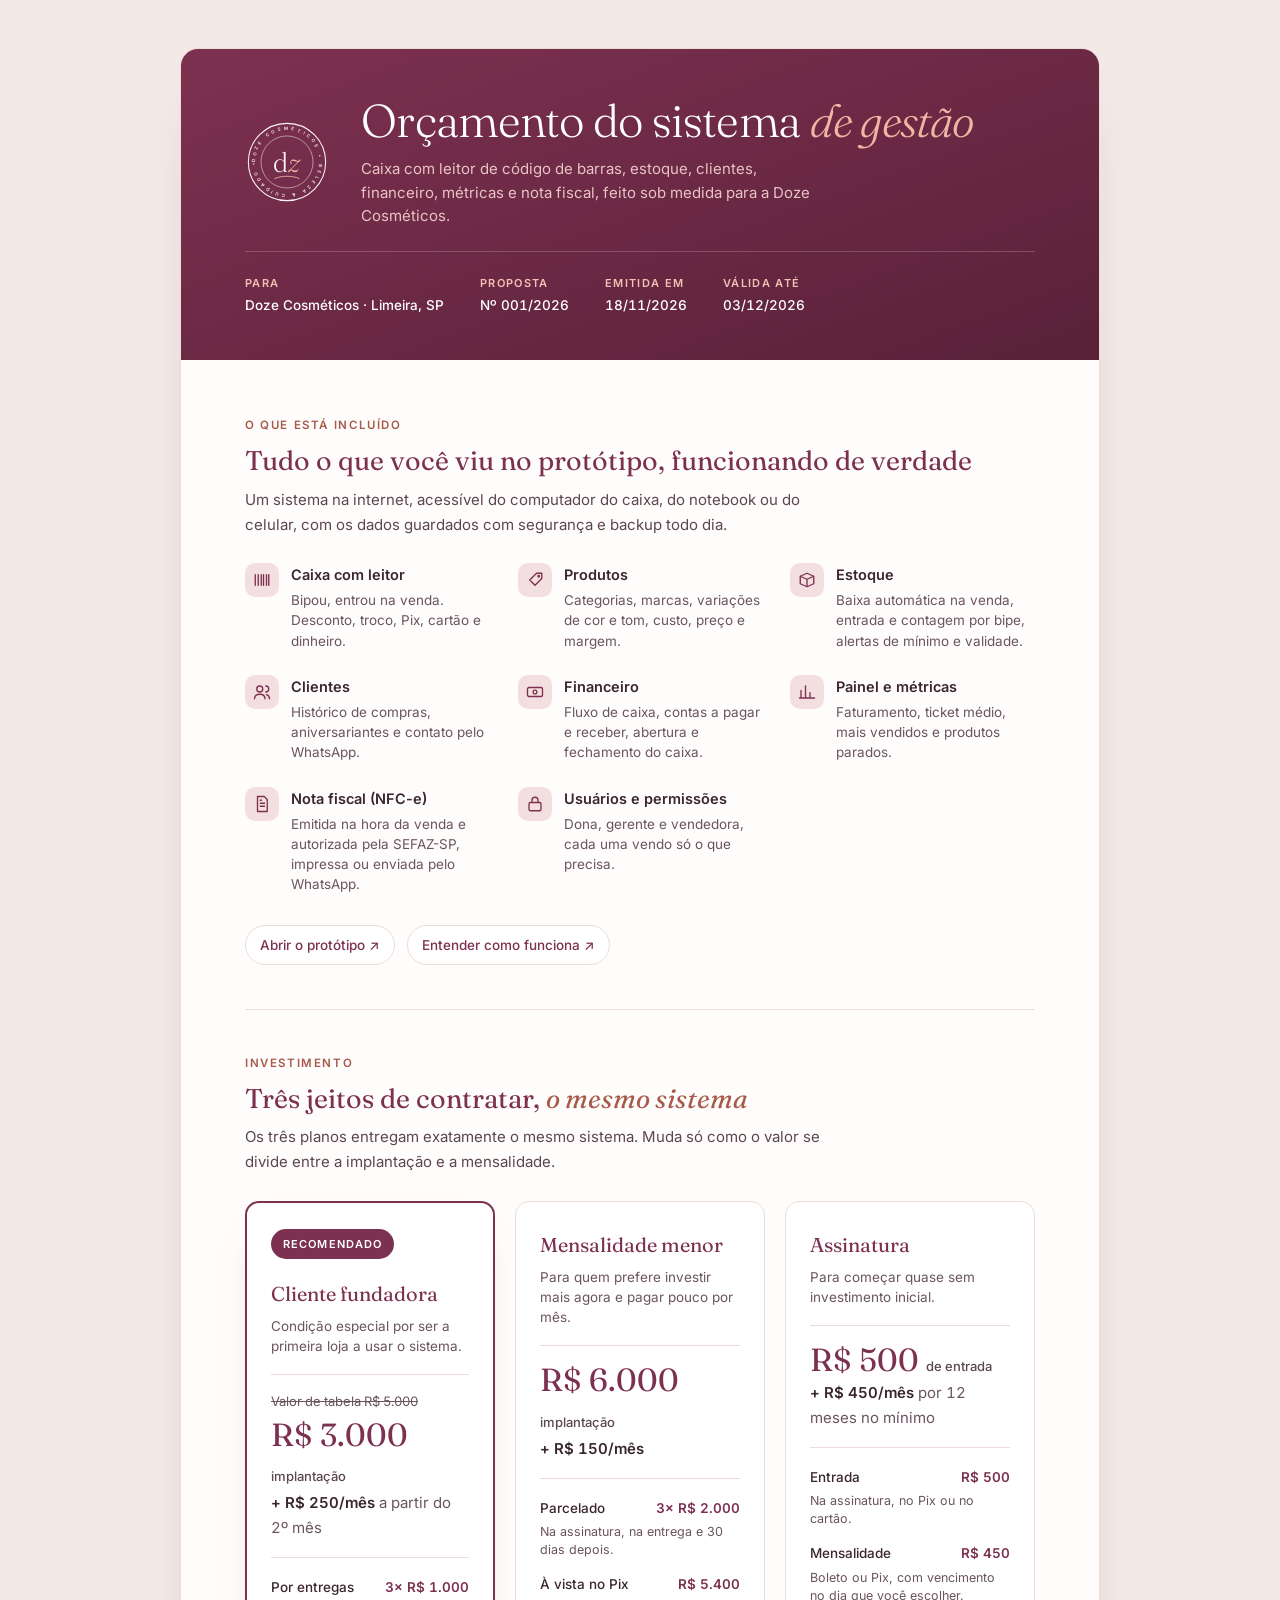
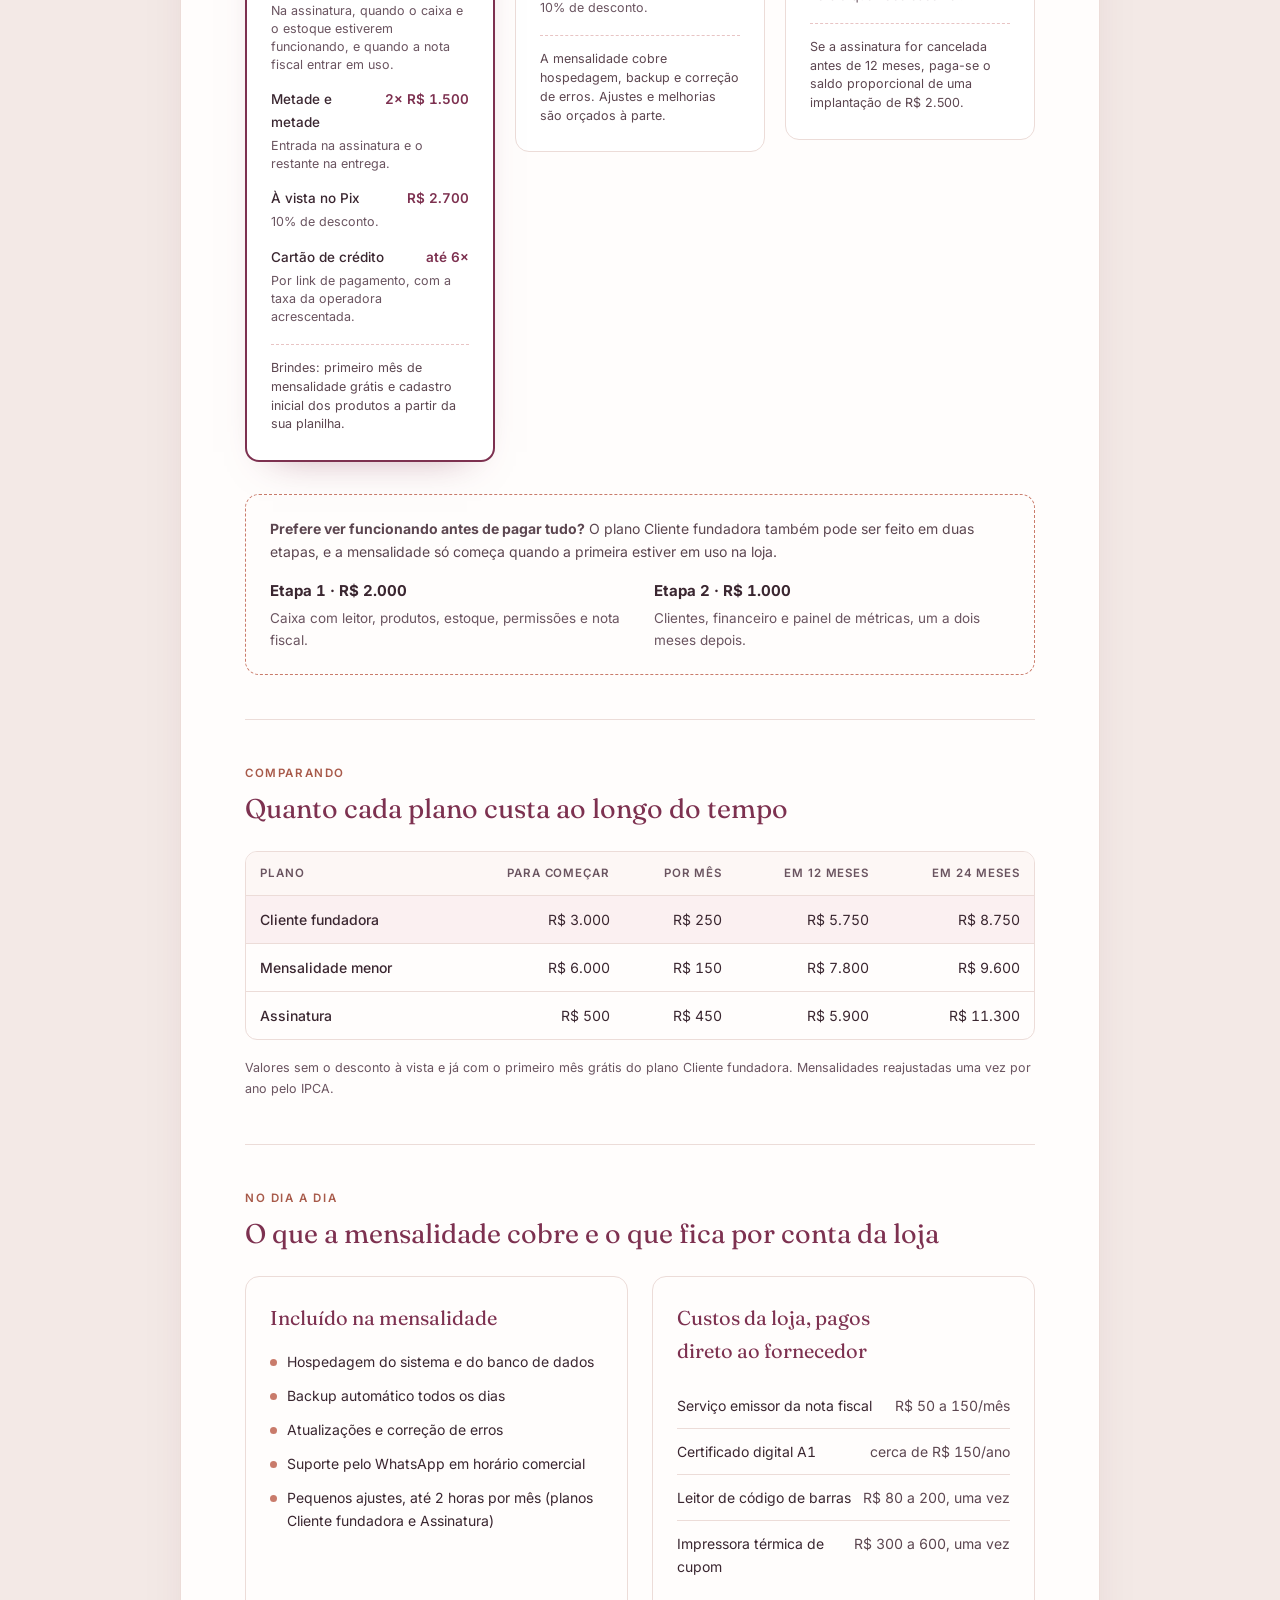
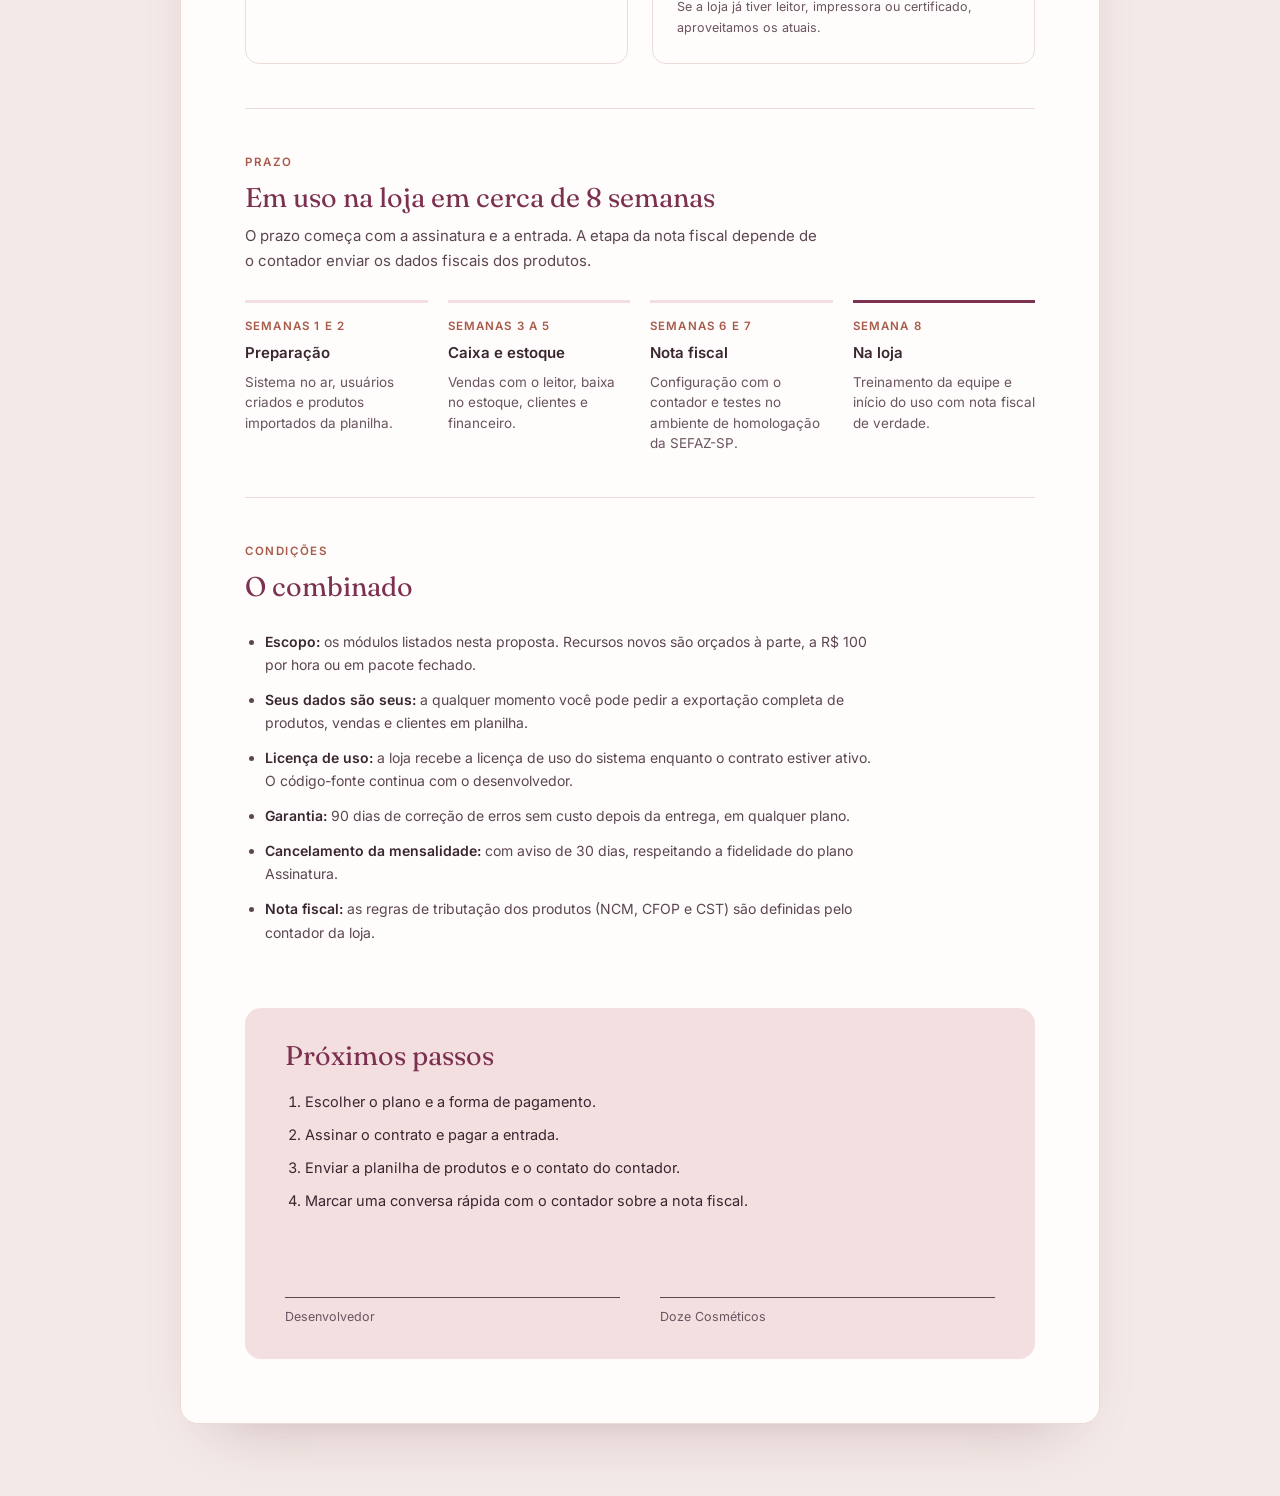
==== commit 0485e335: "Orçamento: volta aos três planos Co-Authored-By: Claude Opus 5.5 <noreply@anthropic.com>" ====
--- a/orcamento/index.html
+++ b/orcamento/index.html
@@ -218,69 +218,88 @@
 
     <section class="secao" aria-labelledby="s-planos">
       <header>
-        <p class="rotulo">Investimento · condição de loja-piloto</p>
-        <h2 id="s-planos">Duas formas de contratar, <em>o mesmo sistema</em></h2>
-        <p class="lead">Como a Doze é a primeira loja a usar o sistema, a implantação sai pela metade do valor de tabela. Em troca, ela ajuda a mostrar o sistema funcionando para outras lojas.</p>
+        <p class="rotulo">Investimento</p>
+        <h2 id="s-planos">Três jeitos de contratar, <em>o mesmo sistema</em></h2>
+        <p class="lead">Os três planos entregam exatamente o mesmo sistema. Muda só como o valor se divide entre a implantação e a mensalidade.</p>
       </header>
 
       <div class="planos">
         <article class="plano destaque" aria-labelledby="p1">
           <span class="selo-rec">Recomendado</span>
           <div>
-            <h3 id="p1">Loja-piloto</h3>
-            <p class="para">Implantação com 50% de desconto, paga aos poucos durante o projeto.</p>
+            <h3 id="p1">Cliente fundadora</h3>
+            <p class="para">Condição especial por ser a primeira loja a usar o sistema.</p>
           </div>
           <div class="preco">
             <span class="de num">Valor de tabela R$ 5.000</span>
-            <span class="valor num">R$ 2.500 <small>implantação</small></span>
-            <span class="mensal num">+ R$ 180/mês <span>a partir do 3º mês</span></span>
+            <span class="valor num">R$ 3.000 <small>implantação</small></span>
+            <span class="mensal num">+ R$ 250/mês <span>a partir do 2º mês</span></span>
           </div>
           <ul class="formas">
-            <li><b>Parcelado no Pix</b><span class="v num">R$ 500 + 4× R$ 500</span><em>Entrada na assinatura e uma parcela por mês nos quatro meses seguintes.</em></li>
-            <li><b>À vista no Pix</b><span class="v num">R$ 2.200</span><em>Pagamento único na assinatura.</em></li>
-          </ul>
-          <p class="extra">Brindes: os 2 primeiros meses de mensalidade grátis e o cadastro inicial dos produtos a partir da sua planilha.</p>
+            <li><b>Por entregas</b><span class="v num">3× R$ 1.000</span><em>Na assinatura, quando o caixa e o estoque estiverem funcionando, e quando a nota fiscal entrar em uso.</em></li>
+            <li><b>Metade e metade</b><span class="v num">2× R$ 1.500</span><em>Entrada na assinatura e o restante na entrega.</em></li>
+            <li><b>À vista no Pix</b><span class="v num">R$ 2.700</span><em>10% de desconto.</em></li>
+            <li><b>Cartão de crédito</b><span class="v num">até 6×</span><em>Por link de pagamento, com a taxa da operadora acrescentada.</em></li>
+          </ul>
+          <p class="extra">Brindes: primeiro mês de mensalidade grátis e cadastro inicial dos produtos a partir da sua planilha.</p>
         </article>
 
         <article class="plano" aria-labelledby="p2">
           <div>
-            <h3 id="p2">Sem entrada</h3>
-            <p class="para">Para começar sem desembolsar nada na assinatura.</p>
+            <h3 id="p2">Mensalidade menor</h3>
+            <p class="para">Para quem prefere investir mais agora e pagar pouco por mês.</p>
           </div>
           <div class="preco">
-            <span class="valor num">R$ 0 <small>implantação</small></span>
-            <span class="mensal num">R$ 350/mês <span>por 12 meses no mínimo</span></span>
+            <span class="valor num">R$ 6.000 <small>implantação</small></span>
+            <span class="mensal num">+ R$ 150/mês</span>
           </div>
           <ul class="formas">
-            <li><b>Mensalidade</b><span class="v num">R$ 350</span><em>Pix ou boleto, com vencimento no dia que você escolher. A primeira vence quando o sistema entrar em uso.</em></li>
-          </ul>
-          <p class="extra">Se a assinatura for cancelada antes de 12 meses, paga-se o saldo proporcional da implantação de R$ 2.500.</p>
+            <li><b>Parcelado</b><span class="v num">3× R$ 2.000</span><em>Na assinatura, na entrega e 30 dias depois.</em></li>
+            <li><b>À vista no Pix</b><span class="v num">R$ 5.400</span><em>10% de desconto.</em></li>
+          </ul>
+          <p class="extra">A mensalidade cobre hospedagem, backup e correção de erros. Ajustes e melhorias são orçados à parte.</p>
         </article>
-      </div>
-
-      <div class="etapas" style="grid-template-columns:repeat(auto-fit,minmax(200px,1fr))">
-        <p><b>O que a Doze faz em troca do desconto</b></p>
-        <div class="etapa"><b>Depoimento</b><span>Um depoimento e um vídeo curto do sistema em uso na loja.</span></div>
-        <div class="etapa"><b>Referência</b><span>Autorização para apresentar a Doze como cliente a outras lojas.</span></div>
-        <div class="etapa"><b>Retorno</b><span>Contar o que funciona e o que pode melhorar nos primeiros meses de uso.</span></div>
+
+        <article class="plano" aria-labelledby="p3">
+          <div>
+            <h3 id="p3">Assinatura</h3>
+            <p class="para">Para começar quase sem investimento inicial.</p>
+          </div>
+          <div class="preco">
+            <span class="valor num">R$ 500 <small>de entrada</small></span>
+            <span class="mensal num">+ R$ 450/mês <span>por 12 meses no mínimo</span></span>
+          </div>
+          <ul class="formas">
+            <li><b>Entrada</b><span class="v num">R$ 500</span><em>Na assinatura, no Pix ou no cartão.</em></li>
+            <li><b>Mensalidade</b><span class="v num">R$ 450</span><em>Boleto ou Pix, com vencimento no dia que você escolher.</em></li>
+          </ul>
+          <p class="extra">Se a assinatura for cancelada antes de 12 meses, paga-se o saldo proporcional de uma implantação de R$ 2.500.</p>
+        </article>
+      </div>
+
+      <div class="etapas">
+        <p><b>Prefere ver funcionando antes de pagar tudo?</b> O plano Cliente fundadora também pode ser feito em duas etapas, e a mensalidade só começa quando a primeira estiver em uso na loja.</p>
+        <div class="etapa"><b class="num">Etapa 1 · R$ 2.000</b><span>Caixa com leitor, produtos, estoque, permissões e nota fiscal.</span></div>
+        <div class="etapa"><b class="num">Etapa 2 · R$ 1.000</b><span>Clientes, financeiro e painel de métricas, um a dois meses depois.</span></div>
       </div>
     </section>
 
     <section class="secao" aria-labelledby="s-comp">
       <header>
         <p class="rotulo">Comparando</p>
-        <h2 id="s-comp">Quanto cada forma custa ao longo do tempo</h2>
+        <h2 id="s-comp">Quanto cada plano custa ao longo do tempo</h2>
       </header>
       <div class="tabela">
         <table>
-          <thead><tr><th scope="col">Forma</th><th scope="col">Na assinatura</th><th scope="col">Por mês</th><th scope="col">Em 12 meses</th><th scope="col">Em 24 meses</th></tr></thead>
+          <thead><tr><th scope="col">Plano</th><th scope="col">Para começar</th><th scope="col">Por mês</th><th scope="col">Em 12 meses</th><th scope="col">Em 24 meses</th></tr></thead>
           <tbody class="num">
-            <tr class="destaque"><td>Loja-piloto</td><td>R$ 500</td><td>R$ 180</td><td>R$ 4.300</td><td>R$ 6.460</td></tr>
-            <tr><td>Sem entrada</td><td>R$ 0</td><td>R$ 350</td><td>R$ 4.200</td><td>R$ 8.400</td></tr>
+            <tr class="destaque"><td>Cliente fundadora</td><td>R$ 3.000</td><td>R$ 250</td><td>R$ 5.750</td><td>R$ 8.750</td></tr>
+            <tr><td>Mensalidade menor</td><td>R$ 6.000</td><td>R$ 150</td><td>R$ 7.800</td><td>R$ 9.600</td></tr>
+            <tr><td>Assinatura</td><td>R$ 500</td><td>R$ 450</td><td>R$ 5.900</td><td>R$ 11.300</td></tr>
           </tbody>
         </table>
       </div>
-      <p class="nota">Loja-piloto no parcelamento do Pix e já com os 2 meses grátis. Mensalidades reajustadas uma vez por ano pelo IPCA.</p>
+      <p class="nota">Valores sem o desconto à vista e já com o primeiro mês grátis do plano Cliente fundadora. Mensalidades reajustadas uma vez por ano pelo IPCA.</p>
     </section>
 
     <section class="secao" aria-labelledby="s-mensal">
@@ -296,7 +315,7 @@
             <li>Backup automático todos os dias</li>
             <li>Atualizações e correção de erros</li>
             <li>Suporte pelo WhatsApp em horário comercial</li>
-            <li>Pequenos ajustes, até 2 horas por mês</li>
+            <li>Pequenos ajustes, até 2 horas por mês (planos Cliente fundadora e Assinatura)</li>
           </ul>
         </div>
         <div class="caixa">
@@ -335,8 +354,8 @@
         <li><b>Escopo:</b> os módulos listados nesta proposta. Recursos novos são orçados à parte, a R$ 100 por hora ou em pacote fechado.</li>
         <li><b>Seus dados são seus:</b> a qualquer momento você pode pedir a exportação completa de produtos, vendas e clientes em planilha.</li>
         <li><b>Licença de uso:</b> a loja recebe a licença de uso do sistema enquanto o contrato estiver ativo. O código-fonte continua com o desenvolvedor.</li>
-        <li><b>Garantia:</b> 90 dias de correção de erros sem custo depois da entrega, nas duas formas de contratação.</li>
-        <li><b>Cancelamento da mensalidade:</b> com aviso de 30 dias, respeitando os 12 meses mínimos da forma Sem entrada.</li>
+        <li><b>Garantia:</b> 90 dias de correção de erros sem custo depois da entrega, em qualquer plano.</li>
+        <li><b>Cancelamento da mensalidade:</b> com aviso de 30 dias, respeitando a fidelidade do plano Assinatura.</li>
         <li><b>Nota fiscal:</b> as regras de tributação dos produtos (NCM, CFOP e CST) são definidas pelo contador da loja.</li>
       </ul>
     </section>
@@ -344,7 +363,7 @@
     <section class="fecho" aria-labelledby="s-prox">
       <h2 id="s-prox">Próximos passos</h2>
       <ol class="passos">
-        <li>Escolher a forma de contratação.</li>
+        <li>Escolher o plano e a forma de pagamento.</li>
         <li>Assinar o contrato e pagar a entrada.</li>
         <li>Enviar a planilha de produtos e o contato do contador.</li>
         <li>Marcar uma conversa rápida com o contador sobre a nota fiscal.</li>
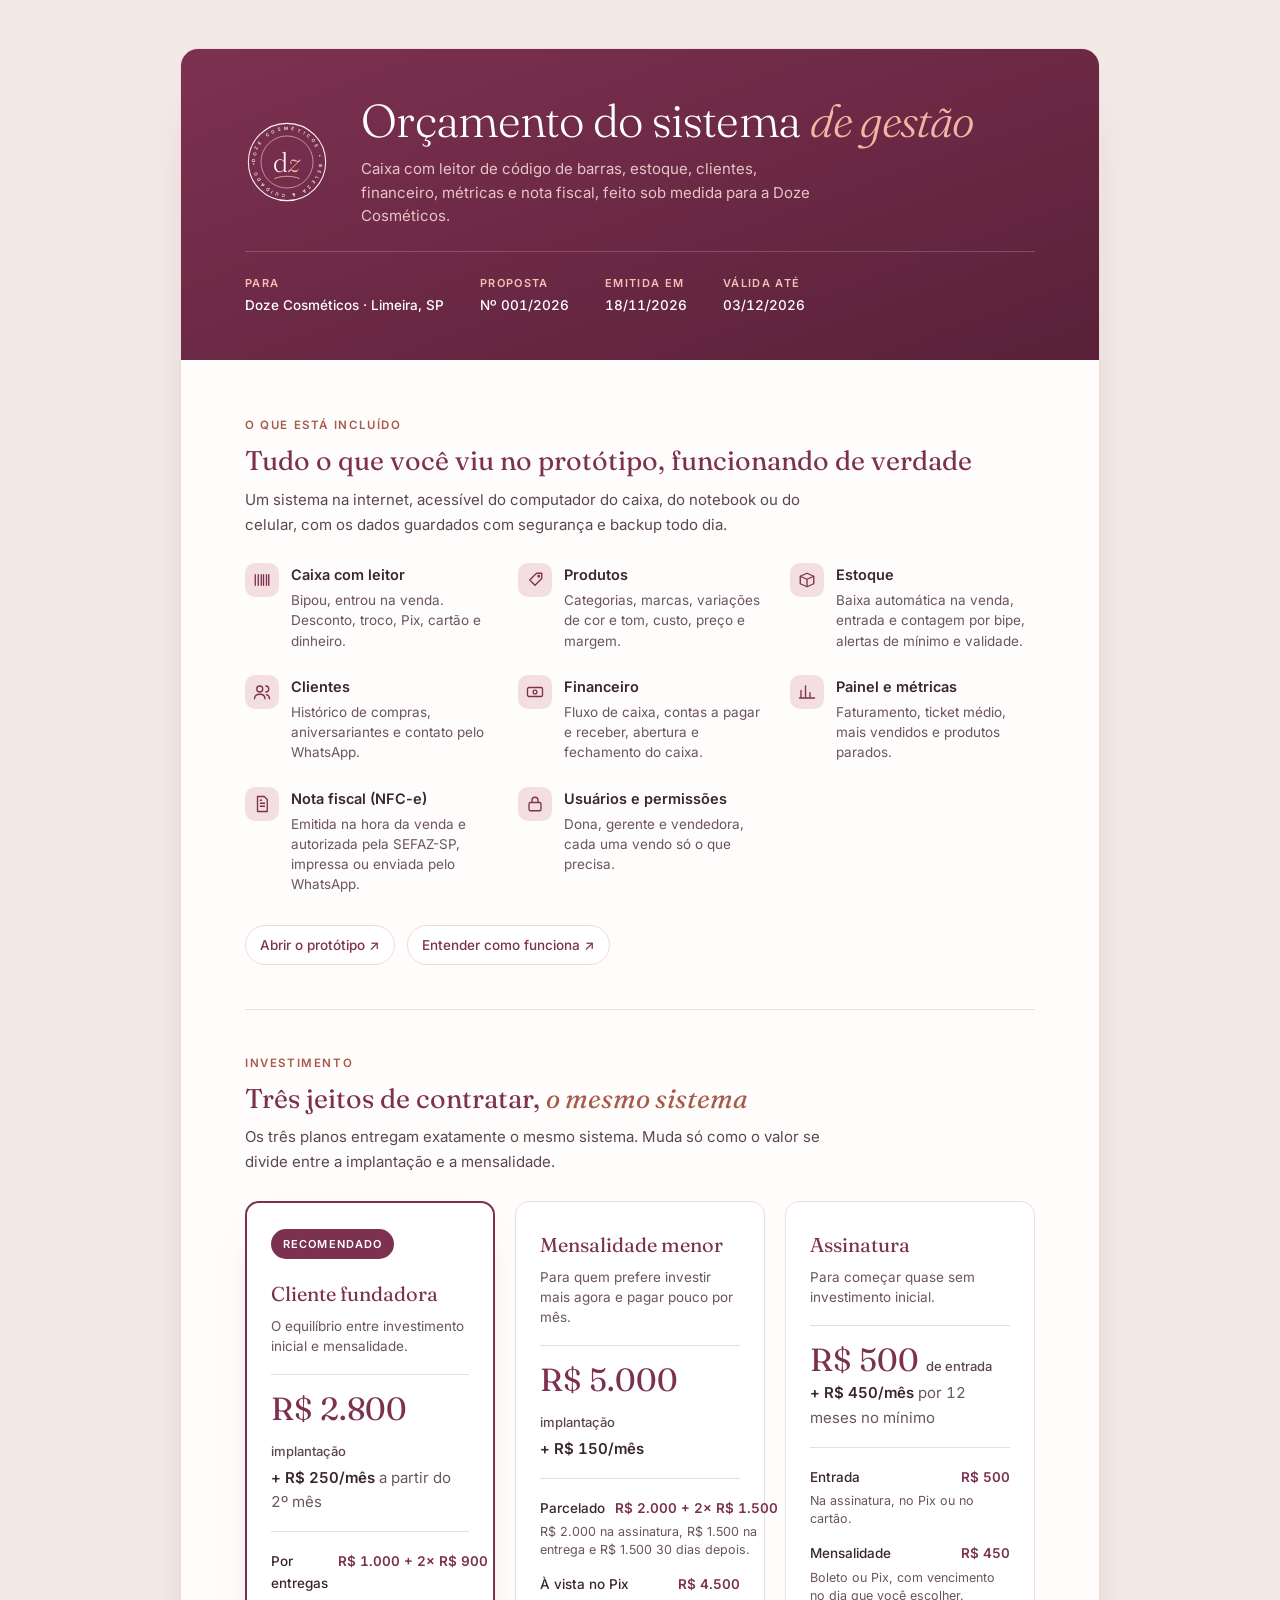
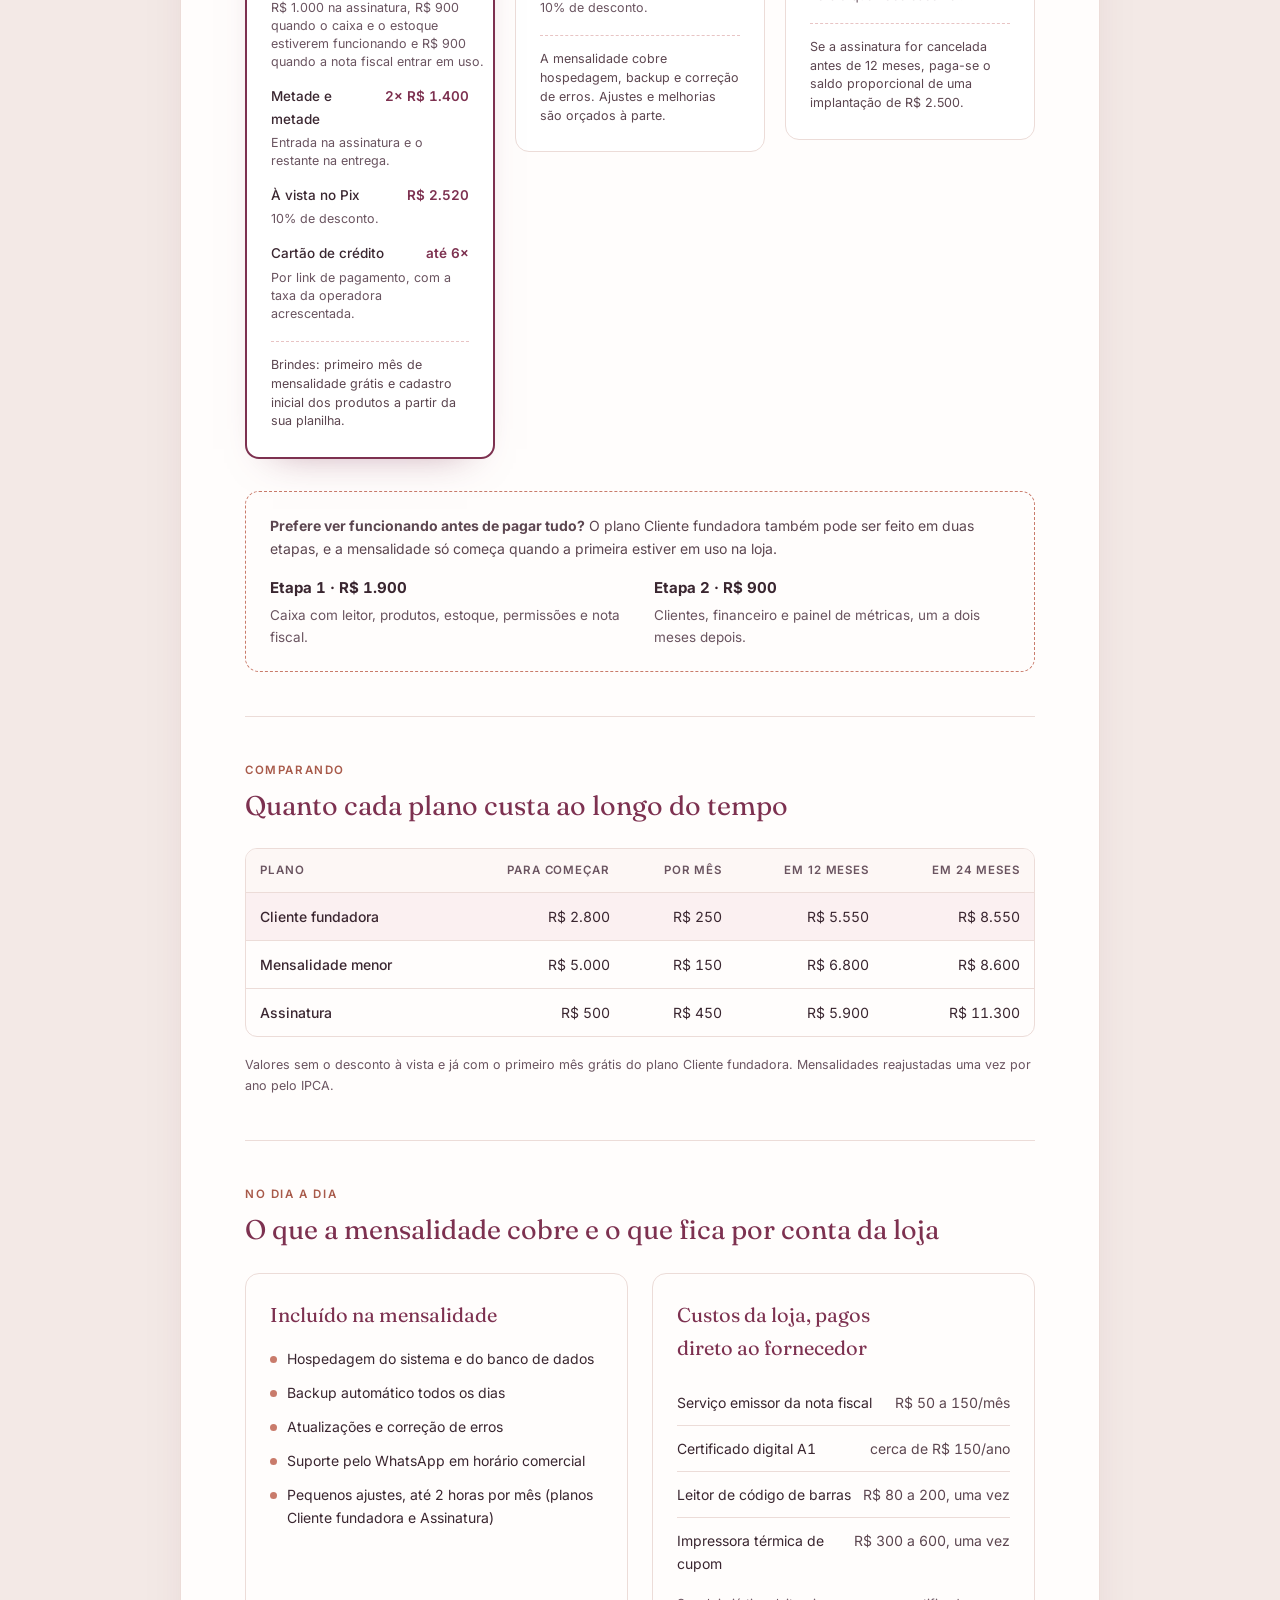
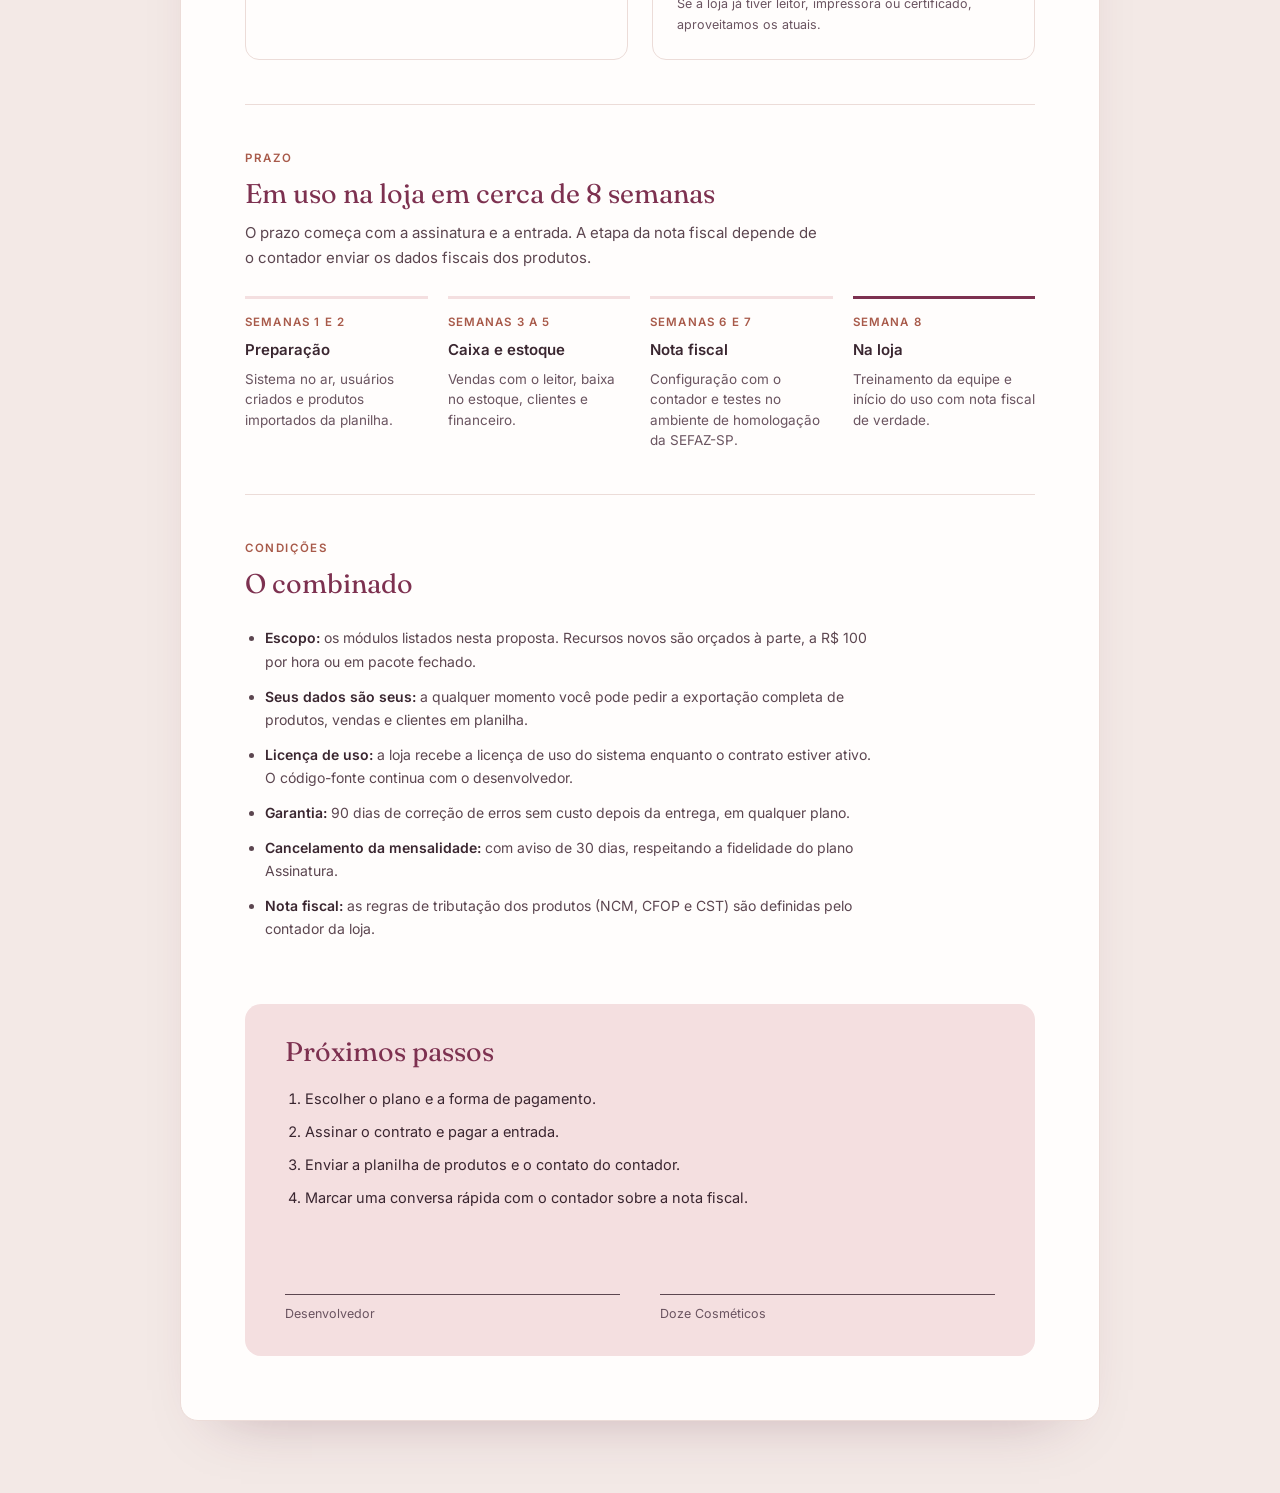
==== commit 0fcc179a: "Orçamento: plano 1 por R$ 2.800 sem desconto e plano 2 por R$ 5.000 Co-Authored-By: Claude Opus 5.5 " ====
--- a/orcamento/index.html
+++ b/orcamento/index.html
@@ -228,17 +228,16 @@
           <span class="selo-rec">Recomendado</span>
           <div>
             <h3 id="p1">Cliente fundadora</h3>
-            <p class="para">Condição especial por ser a primeira loja a usar o sistema.</p>
+            <p class="para">O equilíbrio entre investimento inicial e mensalidade.</p>
           </div>
           <div class="preco">
-            <span class="de num">Valor de tabela R$ 5.000</span>
-            <span class="valor num">R$ 3.000 <small>implantação</small></span>
+            <span class="valor num">R$ 2.800 <small>implantação</small></span>
             <span class="mensal num">+ R$ 250/mês <span>a partir do 2º mês</span></span>
           </div>
           <ul class="formas">
-            <li><b>Por entregas</b><span class="v num">3× R$ 1.000</span><em>Na assinatura, quando o caixa e o estoque estiverem funcionando, e quando a nota fiscal entrar em uso.</em></li>
-            <li><b>Metade e metade</b><span class="v num">2× R$ 1.500</span><em>Entrada na assinatura e o restante na entrega.</em></li>
-            <li><b>À vista no Pix</b><span class="v num">R$ 2.700</span><em>10% de desconto.</em></li>
+            <li><b>Por entregas</b><span class="v num">R$ 1.000 + 2× R$ 900</span><em>R$ 1.000 na assinatura, R$ 900 quando o caixa e o estoque estiverem funcionando e R$ 900 quando a nota fiscal entrar em uso.</em></li>
+            <li><b>Metade e metade</b><span class="v num">2× R$ 1.400</span><em>Entrada na assinatura e o restante na entrega.</em></li>
+            <li><b>À vista no Pix</b><span class="v num">R$ 2.520</span><em>10% de desconto.</em></li>
             <li><b>Cartão de crédito</b><span class="v num">até 6×</span><em>Por link de pagamento, com a taxa da operadora acrescentada.</em></li>
           </ul>
           <p class="extra">Brindes: primeiro mês de mensalidade grátis e cadastro inicial dos produtos a partir da sua planilha.</p>
@@ -250,12 +249,12 @@
             <p class="para">Para quem prefere investir mais agora e pagar pouco por mês.</p>
           </div>
           <div class="preco">
-            <span class="valor num">R$ 6.000 <small>implantação</small></span>
+            <span class="valor num">R$ 5.000 <small>implantação</small></span>
             <span class="mensal num">+ R$ 150/mês</span>
           </div>
           <ul class="formas">
-            <li><b>Parcelado</b><span class="v num">3× R$ 2.000</span><em>Na assinatura, na entrega e 30 dias depois.</em></li>
-            <li><b>À vista no Pix</b><span class="v num">R$ 5.400</span><em>10% de desconto.</em></li>
+            <li><b>Parcelado</b><span class="v num">R$ 2.000 + 2× R$ 1.500</span><em>R$ 2.000 na assinatura, R$ 1.500 na entrega e R$ 1.500 30 dias depois.</em></li>
+            <li><b>À vista no Pix</b><span class="v num">R$ 4.500</span><em>10% de desconto.</em></li>
           </ul>
           <p class="extra">A mensalidade cobre hospedagem, backup e correção de erros. Ajustes e melhorias são orçados à parte.</p>
         </article>
@@ -279,8 +278,8 @@
 
       <div class="etapas">
         <p><b>Prefere ver funcionando antes de pagar tudo?</b> O plano Cliente fundadora também pode ser feito em duas etapas, e a mensalidade só começa quando a primeira estiver em uso na loja.</p>
-        <div class="etapa"><b class="num">Etapa 1 · R$ 2.000</b><span>Caixa com leitor, produtos, estoque, permissões e nota fiscal.</span></div>
-        <div class="etapa"><b class="num">Etapa 2 · R$ 1.000</b><span>Clientes, financeiro e painel de métricas, um a dois meses depois.</span></div>
+        <div class="etapa"><b class="num">Etapa 1 · R$ 1.900</b><span>Caixa com leitor, produtos, estoque, permissões e nota fiscal.</span></div>
+        <div class="etapa"><b class="num">Etapa 2 · R$ 900</b><span>Clientes, financeiro e painel de métricas, um a dois meses depois.</span></div>
       </div>
     </section>
 
@@ -293,8 +292,8 @@
         <table>
           <thead><tr><th scope="col">Plano</th><th scope="col">Para começar</th><th scope="col">Por mês</th><th scope="col">Em 12 meses</th><th scope="col">Em 24 meses</th></tr></thead>
           <tbody class="num">
-            <tr class="destaque"><td>Cliente fundadora</td><td>R$ 3.000</td><td>R$ 250</td><td>R$ 5.750</td><td>R$ 8.750</td></tr>
-            <tr><td>Mensalidade menor</td><td>R$ 6.000</td><td>R$ 150</td><td>R$ 7.800</td><td>R$ 9.600</td></tr>
+            <tr class="destaque"><td>Cliente fundadora</td><td>R$ 2.800</td><td>R$ 250</td><td>R$ 5.550</td><td>R$ 8.550</td></tr>
+            <tr><td>Mensalidade menor</td><td>R$ 5.000</td><td>R$ 150</td><td>R$ 6.800</td><td>R$ 8.600</td></tr>
             <tr><td>Assinatura</td><td>R$ 500</td><td>R$ 450</td><td>R$ 5.900</td><td>R$ 11.300</td></tr>
           </tbody>
         </table>
